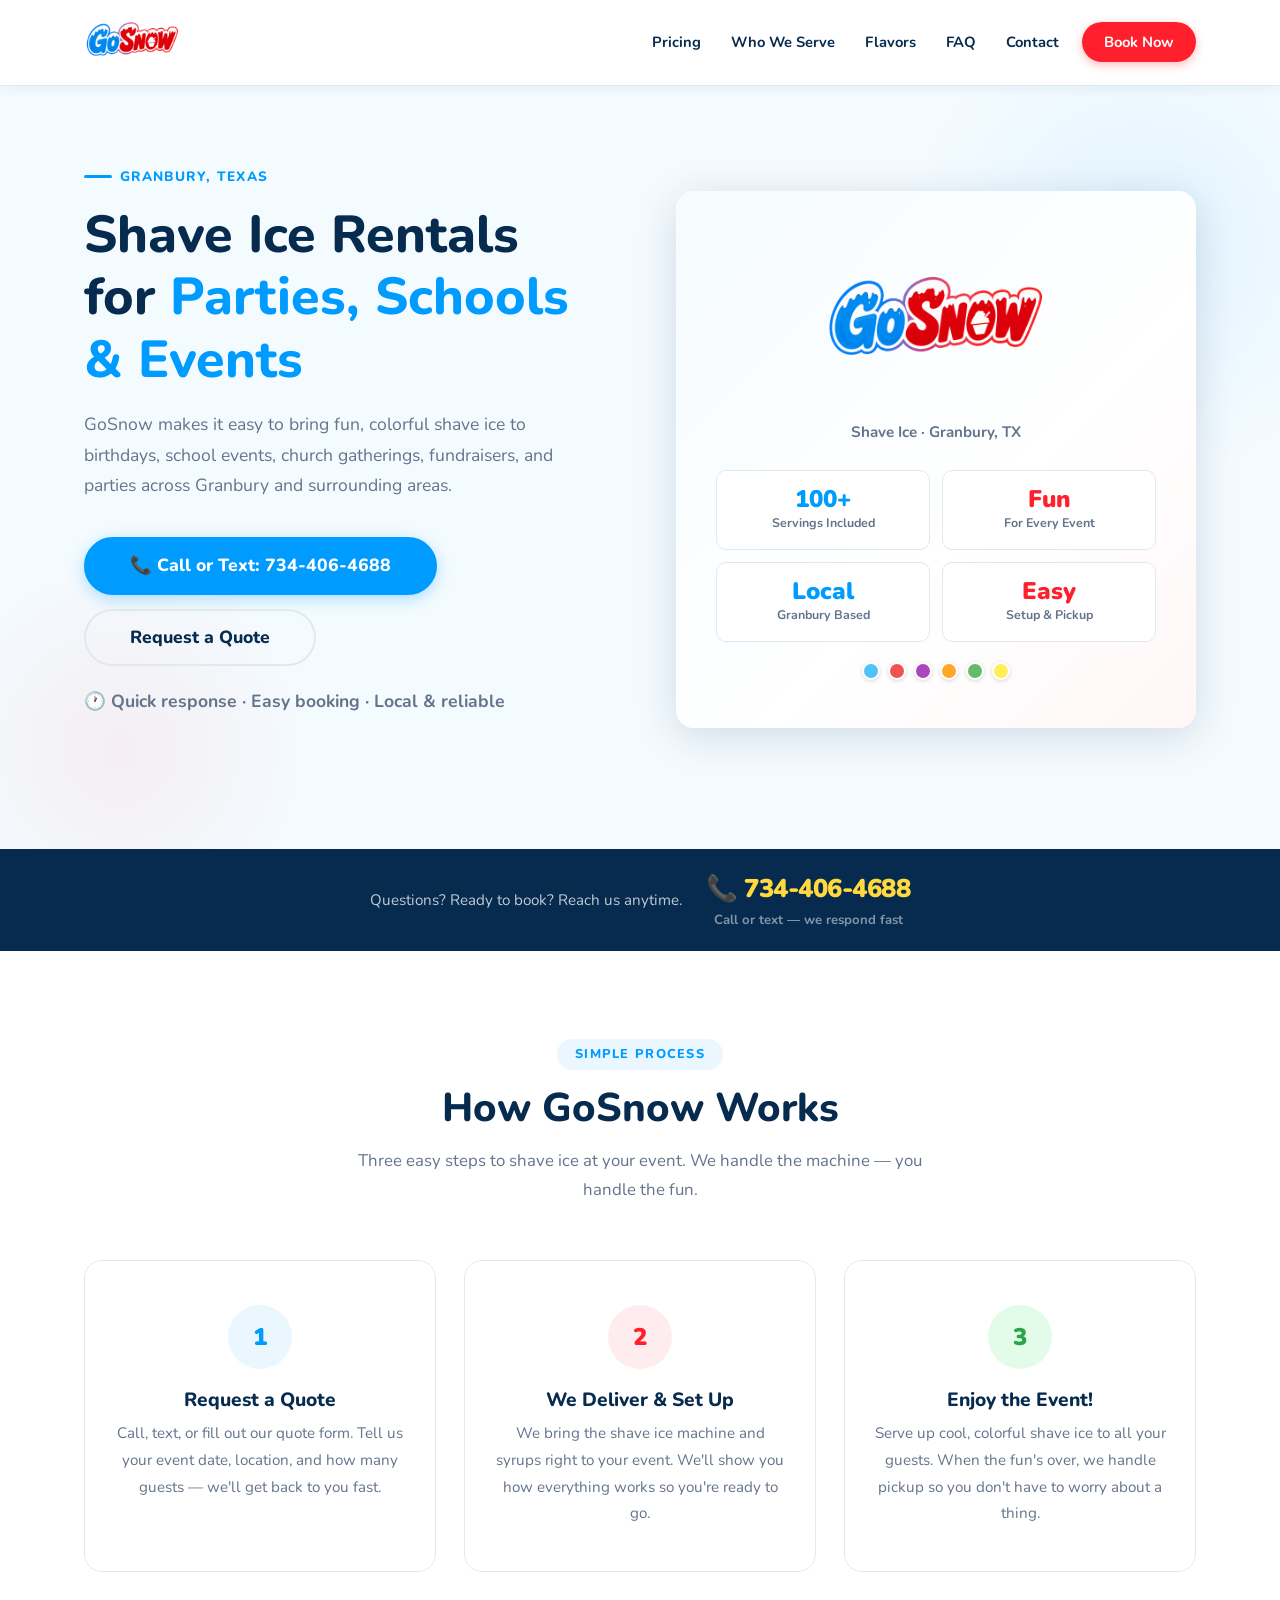
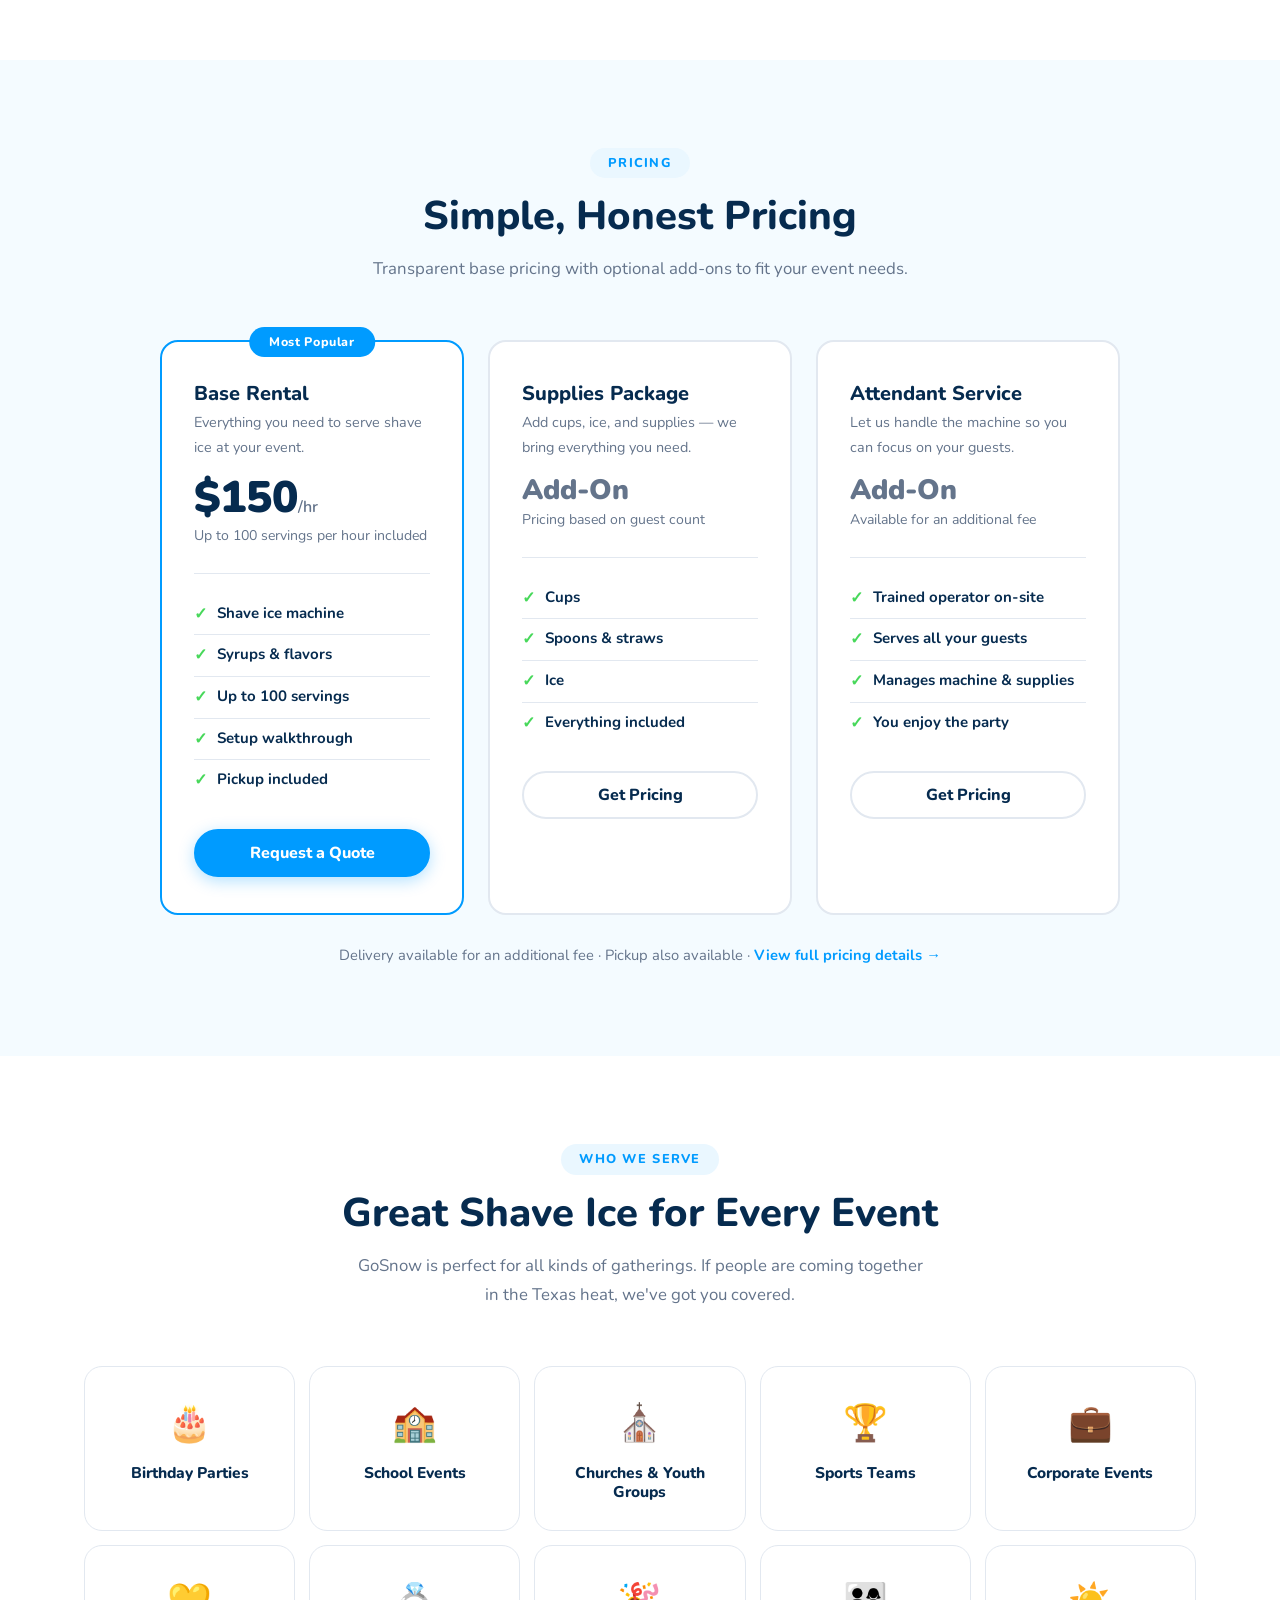
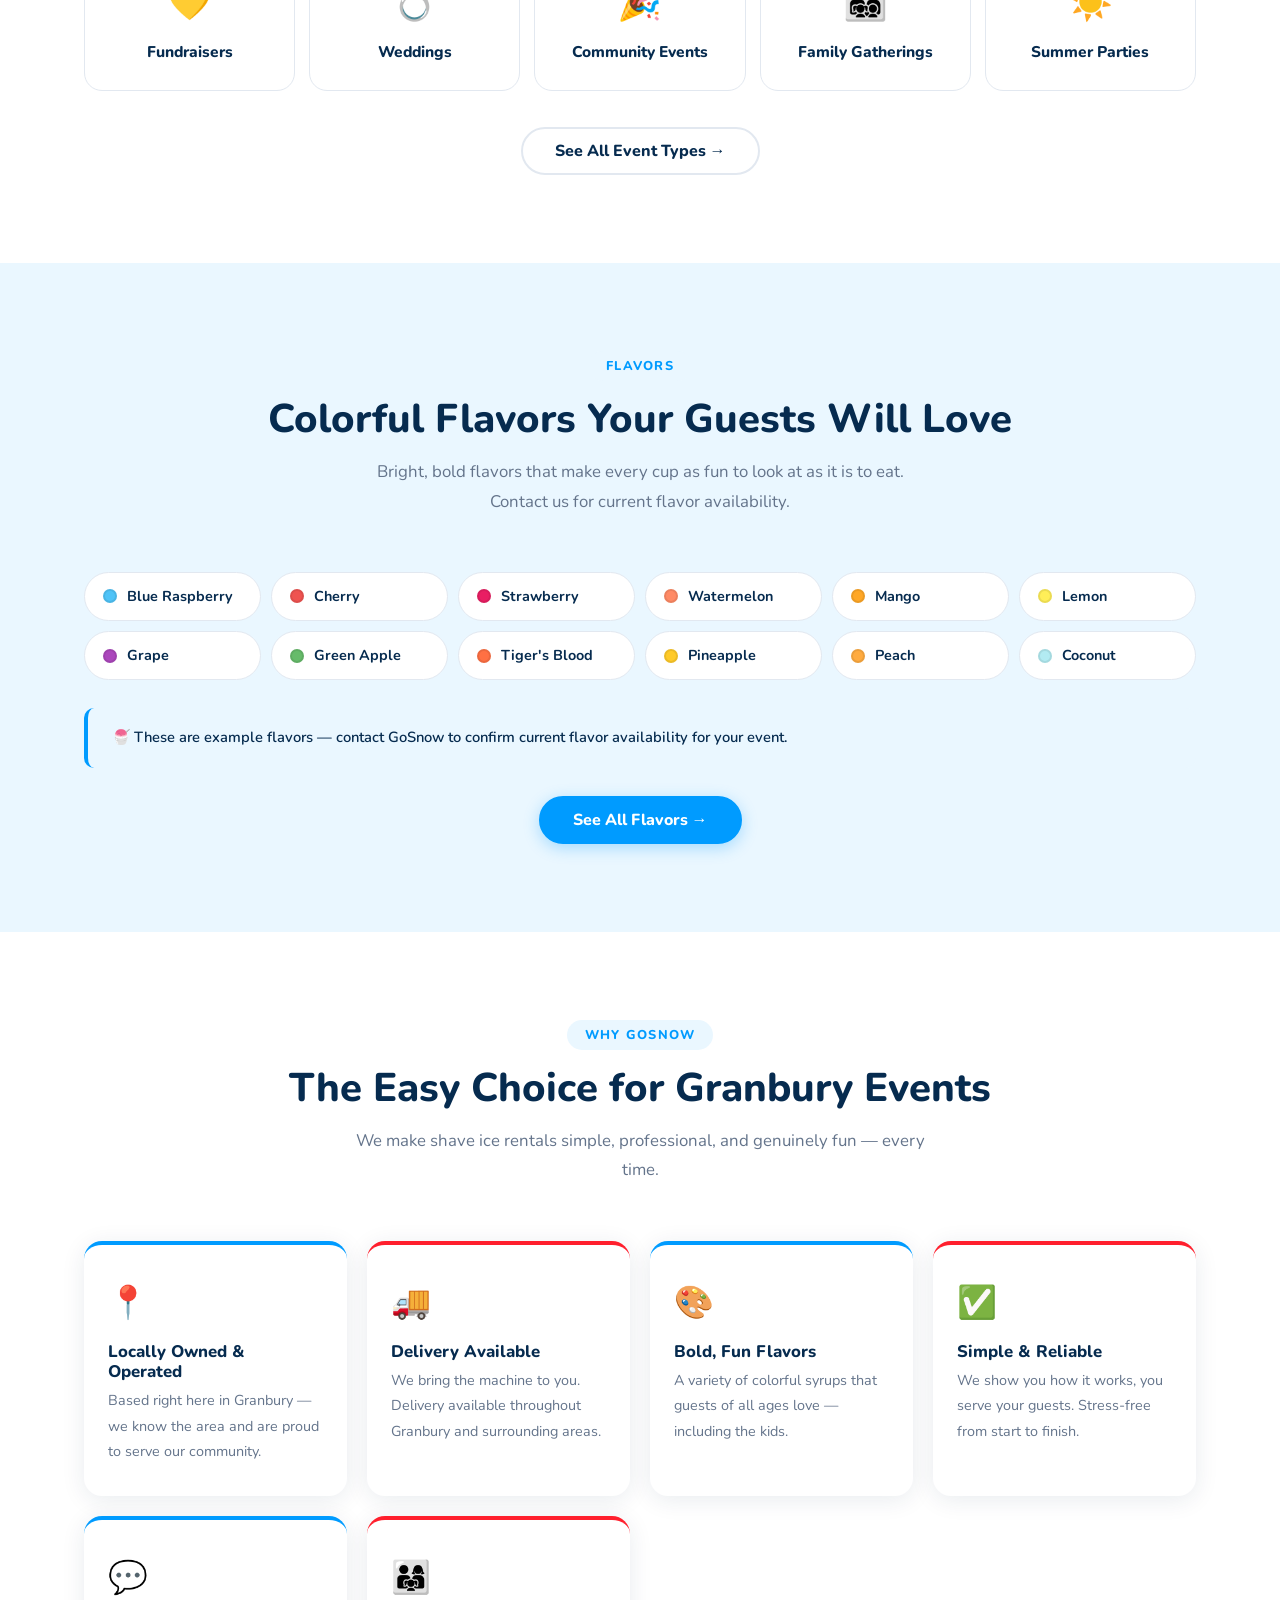
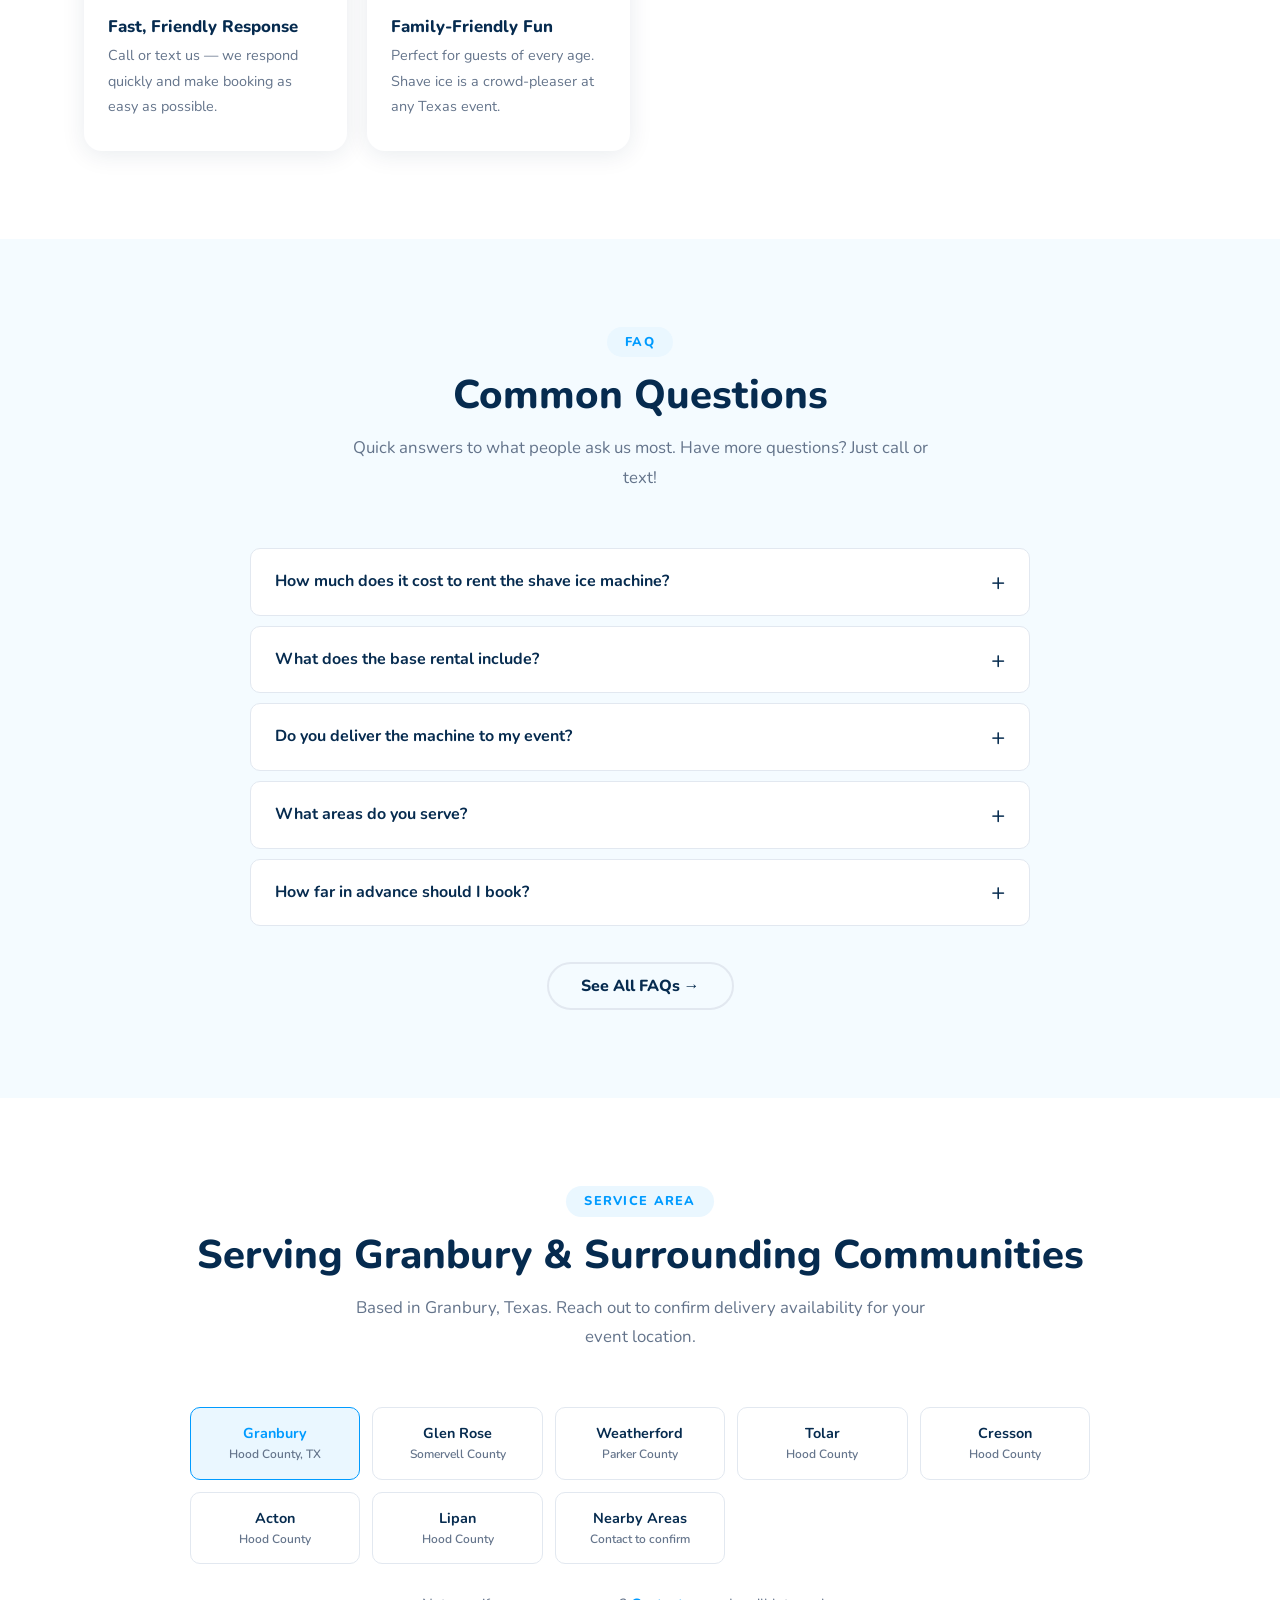
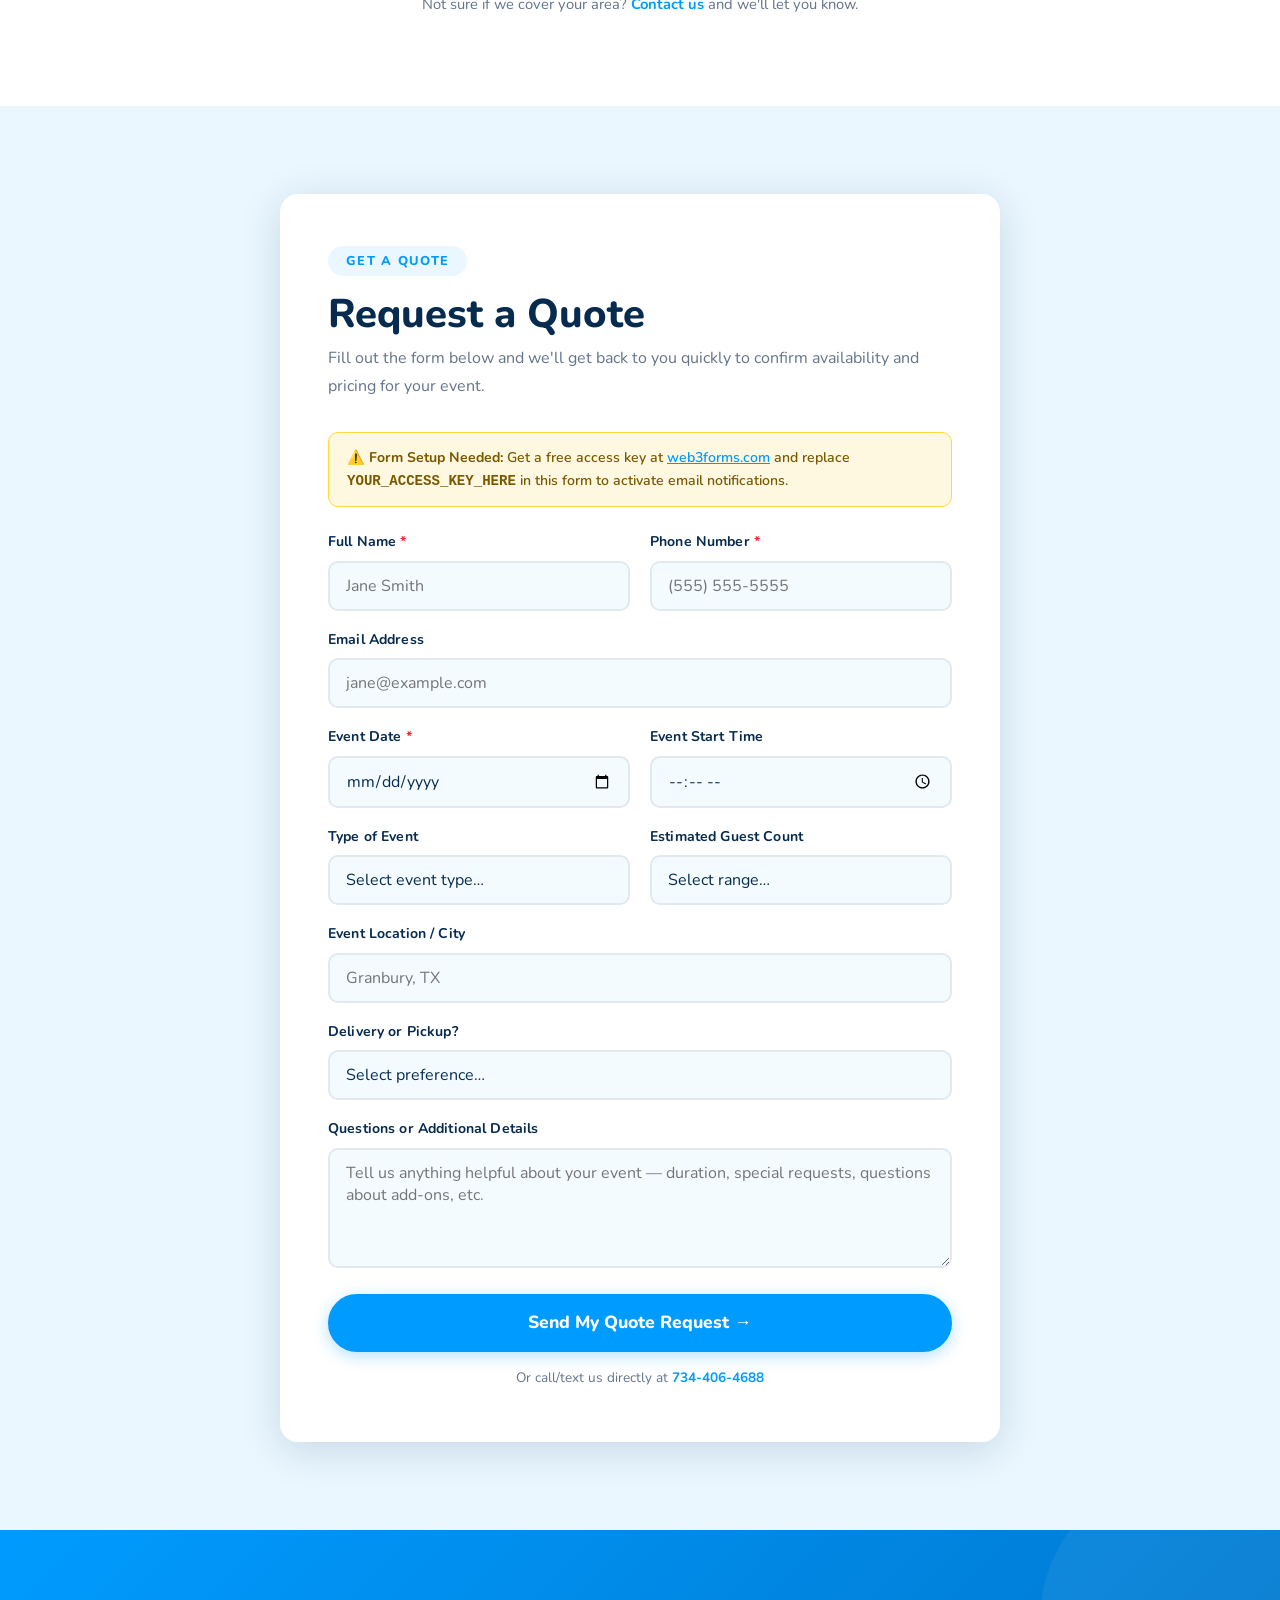
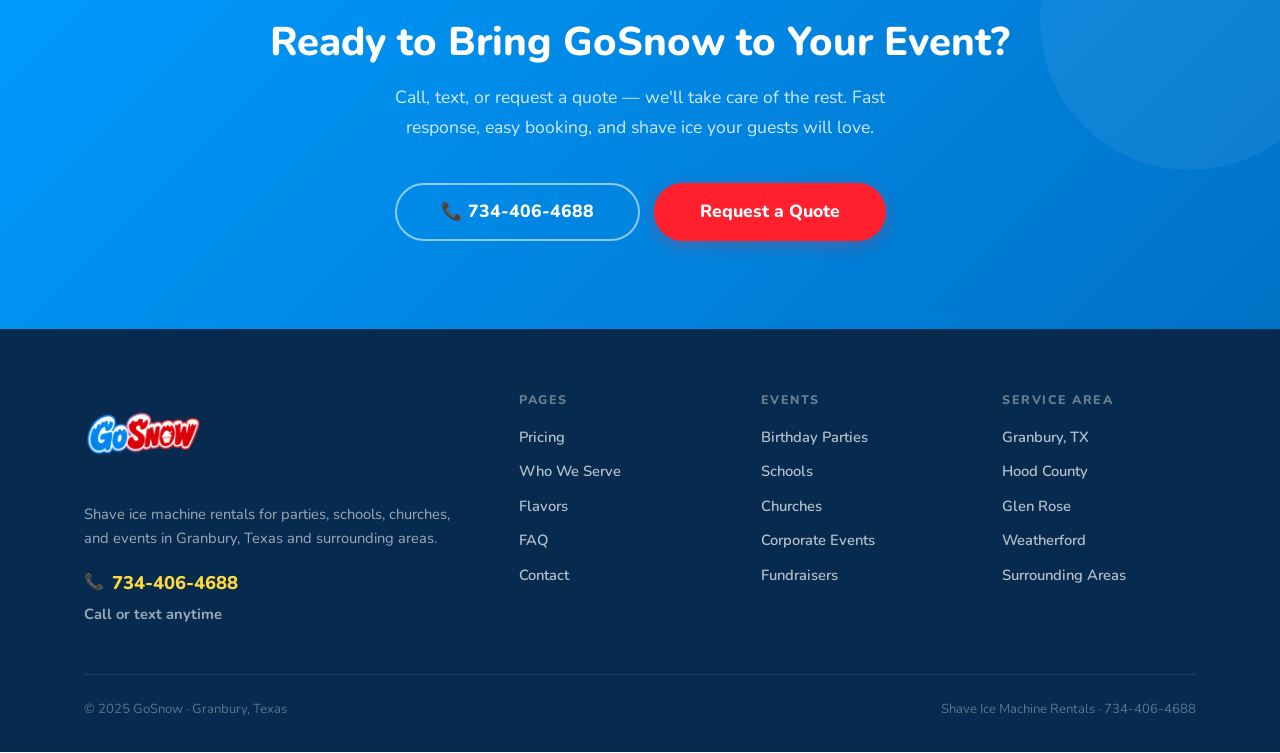
==== GoSnow/index.html @ 49971892 "Add files via upload" ====
<!DOCTYPE html>
<html lang="en">
<head>
  <meta charset="UTF-8">
  <meta name="viewport" content="width=device-width, initial-scale=1.0">
  <title>GoSnow — Shave Ice Rentals in Granbury, TX</title>
  <meta name="description" content="GoSnow brings fun, colorful shave ice to birthday parties, school events, church gatherings, fundraisers, and events across Granbury, Texas. Call or text to book today!">
  <meta name="robots" content="index, follow">
  <link rel="canonical" href="index.html">

  <!-- Open Graph -->
  <meta property="og:title" content="GoSnow — Shave Ice Rentals in Granbury, TX">
  <meta property="og:description" content="Shave ice machine rentals for parties, schools, churches, and events in Granbury, Texas. Easy booking, great flavors, local service.">
  <meta property="og:type" content="website">
  <meta property="og:locale" content="en_US">

  <link rel="stylesheet" href="css/styles.css">

  <!-- LocalBusiness Structured Data -->
  <script type="application/ld+json">
  {
    "@context": "https://schema.org",
    "@type": "LocalBusiness",
    "name": "GoSnow",
    "description": "Shave ice machine rentals for parties, schools, churches, and events in Granbury, Texas.",
    "telephone": "+17344064688",
    "address": {
      "@type": "PostalAddress",
      "addressLocality": "Granbury",
      "addressRegion": "TX",
      "addressCountry": "US"
    },
    "areaServed": "Granbury, Texas and surrounding areas",
    "serviceType": "Shave Ice Machine Rental"
  }
  </script>
</head>
<body>

<!-- ============ NAV ============ -->
<header class="site-nav">
  <div class="container">
    <div class="nav-inner">
      <a href="index.html" class="logo-link" aria-label="GoSnow — Home">
        <img src="images/GoSnow_logo_transparent.png" alt="GoSnow" class="logo-img"
             onerror="this.style.display='none';this.nextElementSibling.style.display='flex'">
        <span class="logo-text" style="display:none"><span class="logo-go">Go</span><span class="logo-snow">Snow</span></span>
      </a>
      <nav aria-label="Main navigation">
        <ul class="nav-links">
          <li><a href="pricing.html">Pricing</a></li>
          <li><a href="who-we-rent-to.html">Who We Serve</a></li>
          <li><a href="flavors.html">Flavors</a></li>
          <li><a href="faq.html">FAQ</a></li>
          <li><a href="contact.html">Contact</a></li>
          <li><a href="contact.html" class="nav-book">Book Now</a></li>
        </ul>
      </nav>
      <button class="hamburger" aria-label="Open menu" aria-expanded="false">
        <svg viewBox="0 0 24 24" fill="none" stroke="currentColor" stroke-width="2.5" stroke-linecap="round">
          <line x1="3" y1="6" x2="21" y2="6"/><line x1="3" y1="12" x2="21" y2="12"/><line x1="3" y1="18" x2="21" y2="18"/>
        </svg>
      </button>
    </div>
  </div>
</header>
<nav class="mobile-nav" aria-label="Mobile navigation">
  <a href="index.html">Home</a>
  <a href="pricing.html">Pricing</a>
  <a href="who-we-rent-to.html">Who We Serve</a>
  <a href="flavors.html">Flavors</a>
  <a href="faq.html">FAQ</a>
  <a href="contact.html">Contact</a>
  <a href="contact.html" class="mobile-book">Book Now →</a>
</nav>

<main>

  <!-- ============ HERO ============ -->
  <section class="hero">
    <div class="container">
      <div class="hero-inner">
        <div class="hero-content">
          <div class="hero-eyebrow">Granbury, Texas</div>
          <h1>Shave Ice Rentals for <span>Parties, Schools &amp; Events</span></h1>
          <p>GoSnow makes it easy to bring fun, colorful shave ice to birthdays, school events, church gatherings, fundraisers, and parties across Granbury and surrounding areas.</p>
          <div class="cta-group">
            <a href="tel:7344064688" class="btn btn-primary btn-lg">📞 Call or Text: 734-406-4688</a>
            <a href="#quote" class="btn btn-outline btn-lg">Request a Quote</a>
          </div>
          <p class="hero-phone-note">🕐 Quick response · Easy booking · Local &amp; reliable</p>
        </div>
        <div class="hero-visual" aria-hidden="true">
          <div class="hero-visual-bg"></div>
          <div class="hero-visual-content">
            <img src="images/GoSnow_logo_transparent.png" alt="GoSnow" class="hero-logo-img">
            <p class="hero-tagline">Shave Ice · Granbury, TX</p>
            <div class="hero-stats">
              <div class="hero-stat">
                <div class="hero-stat-num blue">100+</div>
                <div class="hero-stat-label">Servings Included</div>
              </div>
              <div class="hero-stat">
                <div class="hero-stat-num red">Fun</div>
                <div class="hero-stat-label">For Every Event</div>
              </div>
              <div class="hero-stat">
                <div class="hero-stat-num blue">Local</div>
                <div class="hero-stat-label">Granbury Based</div>
              </div>
              <div class="hero-stat">
                <div class="hero-stat-num red">Easy</div>
                <div class="hero-stat-label">Setup &amp; Pickup</div>
              </div>
            </div>
            <div class="hero-flavor-dots">
              <div class="flavor-dot-sm" style="background:#4FC3F7;" title="Blue Raspberry"></div>
              <div class="flavor-dot-sm" style="background:#EF5350;" title="Cherry"></div>
              <div class="flavor-dot-sm" style="background:#AB47BC;" title="Grape"></div>
              <div class="flavor-dot-sm" style="background:#FFA726;" title="Mango"></div>
              <div class="flavor-dot-sm" style="background:#66BB6A;" title="Green Apple"></div>
              <div class="flavor-dot-sm" style="background:#FFEE58;" title="Lemon"></div>
            </div>
          </div>
        </div>
      </div>
    </div>
  </section>

  <!-- ============ PHONE BANNER ============ -->
  <div class="phone-banner">
    <div class="container">
      <div class="phone-banner-inner">
        <p>Questions? Ready to book? Reach us anytime.</p>
        <div>
          <a href="tel:7344064688" class="phone-link">📞 734-406-4688</a>
          <span class="call-or-text">Call or text — we respond fast</span>
        </div>
      </div>
    </div>
  </div>

  <!-- ============ HOW IT WORKS ============ -->
  <section class="section bg-white">
    <div class="container">
      <div class="section-header">
        <div class="section-tag">Simple Process</div>
        <h2>How GoSnow Works</h2>
        <p>Three easy steps to shave ice at your event. We handle the machine — you handle the fun.</p>
      </div>
      <div class="steps-grid">
        <div class="step-card">
          <div class="step-number blue">1</div>
          <h3>Request a Quote</h3>
          <p>Call, text, or fill out our quote form. Tell us your event date, location, and how many guests — we'll get back to you fast.</p>
        </div>
        <div class="step-card">
          <div class="step-number red">2</div>
          <h3>We Deliver &amp; Set Up</h3>
          <p>We bring the shave ice machine and syrups right to your event. We'll show you how everything works so you're ready to go.</p>
        </div>
        <div class="step-card">
          <div class="step-number green">3</div>
          <h3>Enjoy the Event!</h3>
          <p>Serve up cool, colorful shave ice to all your guests. When the fun's over, we handle pickup so you don't have to worry about a thing.</p>
        </div>
      </div>
    </div>
  </section>

  <!-- ============ PRICING PREVIEW ============ -->
  <section class="section bg-ice">
    <div class="container">
      <div class="section-header">
        <div class="section-tag">Pricing</div>
        <h2>Simple, Honest Pricing</h2>
        <p>Transparent base pricing with optional add-ons to fit your event needs.</p>
      </div>
      <div class="pricing-grid">
        <div class="pricing-card featured">
          <div class="pricing-badge">Most Popular</div>
          <h3>Base Rental</h3>
          <p class="pricing-desc">Everything you need to serve shave ice at your event.</p>
          <div class="pricing-amount">$150<span>/hr</span></div>
          <p class="pricing-note">Up to 100 servings per hour included</p>
          <ul class="pricing-features">
            <li><span class="feat-check">✓</span> Shave ice machine</li>
            <li><span class="feat-check">✓</span> Syrups &amp; flavors</li>
            <li><span class="feat-check">✓</span> Up to 100 servings</li>
            <li><span class="feat-check">✓</span> Setup walkthrough</li>
            <li><span class="feat-check">✓</span> Pickup included</li>
          </ul>
          <a href="contact.html" class="btn btn-primary btn-full">Request a Quote</a>
        </div>
        <div class="pricing-card">
          <h3>Supplies Package</h3>
          <p class="pricing-desc">Add cups, ice, and supplies — we bring everything you need.</p>
          <div class="pricing-amount" style="font-size:1.75rem;color:var(--gray)">Add-On</div>
          <p class="pricing-note">Pricing based on guest count</p>
          <ul class="pricing-features">
            <li><span class="feat-check">✓</span> Cups</li>
            <li><span class="feat-check">✓</span> Spoons &amp; straws</li>
            <li><span class="feat-check">✓</span> Ice</li>
            <li><span class="feat-check">✓</span> Everything included</li>
          </ul>
          <a href="contact.html" class="btn btn-outline btn-full">Get Pricing</a>
        </div>
        <div class="pricing-card">
          <h3>Attendant Service</h3>
          <p class="pricing-desc">Let us handle the machine so you can focus on your guests.</p>
          <div class="pricing-amount" style="font-size:1.75rem;color:var(--gray)">Add-On</div>
          <p class="pricing-note">Available for an additional fee</p>
          <ul class="pricing-features">
            <li><span class="feat-check">✓</span> Trained operator on-site</li>
            <li><span class="feat-check">✓</span> Serves all your guests</li>
            <li><span class="feat-check">✓</span> Manages machine &amp; supplies</li>
            <li><span class="feat-check">✓</span> You enjoy the party</li>
          </ul>
          <a href="contact.html" class="btn btn-outline btn-full">Get Pricing</a>
        </div>
      </div>
      <p style="text-align:center;margin-top:28px;font-size:0.92rem;color:var(--gray)">
        Delivery available for an additional fee · Pickup also available · <a href="pricing.html" style="color:var(--blue);font-weight:700">View full pricing details →</a>
      </p>
    </div>
  </section>

  <!-- ============ WHO WE SERVE ============ -->
  <section class="section bg-white">
    <div class="container">
      <div class="section-header">
        <div class="section-tag">Who We Serve</div>
        <h2>Great Shave Ice for Every Event</h2>
        <p>GoSnow is perfect for all kinds of gatherings. If people are coming together in the Texas heat, we've got you covered.</p>
      </div>
      <div class="events-grid">
        <div class="event-card">
          <div class="event-icon">🎂</div>
          <h4>Birthday Parties</h4>
        </div>
        <div class="event-card">
          <div class="event-icon">🏫</div>
          <h4>School Events</h4>
        </div>
        <div class="event-card">
          <div class="event-icon">⛪</div>
          <h4>Churches &amp; Youth Groups</h4>
        </div>
        <div class="event-card">
          <div class="event-icon">🏆</div>
          <h4>Sports Teams</h4>
        </div>
        <div class="event-card">
          <div class="event-icon">💼</div>
          <h4>Corporate Events</h4>
        </div>
        <div class="event-card">
          <div class="event-icon">💛</div>
          <h4>Fundraisers</h4>
        </div>
        <div class="event-card">
          <div class="event-icon">💍</div>
          <h4>Weddings</h4>
        </div>
        <div class="event-card">
          <div class="event-icon">🎉</div>
          <h4>Community Events</h4>
        </div>
        <div class="event-card">
          <div class="event-icon">👨‍👩‍👧‍👦</div>
          <h4>Family Gatherings</h4>
        </div>
        <div class="event-card">
          <div class="event-icon">☀️</div>
          <h4>Summer Parties</h4>
        </div>
      </div>
      <div style="text-align:center;margin-top:36px;">
        <a href="who-we-rent-to.html" class="btn btn-outline">See All Event Types →</a>
      </div>
    </div>
  </section>

  <!-- ============ FLAVORS PREVIEW ============ -->
  <section class="section bg-light-blue">
    <div class="container">
      <div class="section-header">
        <div class="section-tag">Flavors</div>
        <h2>Colorful Flavors Your Guests Will Love</h2>
        <p>Bright, bold flavors that make every cup as fun to look at as it is to eat. Contact us for current flavor availability.</p>
      </div>
      <div class="flavors-grid">
        <div class="flavor-chip"><div class="flavor-swatch" style="background:#4FC3F7;"></div>Blue Raspberry</div>
        <div class="flavor-chip"><div class="flavor-swatch" style="background:#EF5350;"></div>Cherry</div>
        <div class="flavor-chip"><div class="flavor-swatch" style="background:#E91E63;"></div>Strawberry</div>
        <div class="flavor-chip"><div class="flavor-swatch" style="background:#FF8A65;"></div>Watermelon</div>
        <div class="flavor-chip"><div class="flavor-swatch" style="background:#FFA726;"></div>Mango</div>
        <div class="flavor-chip"><div class="flavor-swatch" style="background:#FFEE58;"></div>Lemon</div>
        <div class="flavor-chip"><div class="flavor-swatch" style="background:#AB47BC;"></div>Grape</div>
        <div class="flavor-chip"><div class="flavor-swatch" style="background:#66BB6A;"></div>Green Apple</div>
        <div class="flavor-chip"><div class="flavor-swatch" style="background:#FF7043;"></div>Tiger's Blood</div>
        <div class="flavor-chip"><div class="flavor-swatch" style="background:#FFCA28;"></div>Pineapple</div>
        <div class="flavor-chip"><div class="flavor-swatch" style="background:#FFAB40;"></div>Peach</div>
        <div class="flavor-chip"><div class="flavor-swatch" style="background:#B2EBF2;"></div>Coconut</div>
      </div>
      <div class="flavors-notice">
        🍧 These are example flavors — contact GoSnow to confirm current flavor availability for your event.
      </div>
      <div style="text-align:center;margin-top:28px;">
        <a href="flavors.html" class="btn btn-primary">See All Flavors →</a>
      </div>
    </div>
  </section>

  <!-- ============ WHY GOSNOW ============ -->
  <section class="section bg-white">
    <div class="container">
      <div class="section-header">
        <div class="section-tag">Why GoSnow</div>
        <h2>The Easy Choice for Granbury Events</h2>
        <p>We make shave ice rentals simple, professional, and genuinely fun — every time.</p>
      </div>
      <div class="why-grid">
        <div class="why-card">
          <div class="why-icon">📍</div>
          <h4>Locally Owned &amp; Operated</h4>
          <p>Based right here in Granbury — we know the area and are proud to serve our community.</p>
        </div>
        <div class="why-card red-accent">
          <div class="why-icon">🚚</div>
          <h4>Delivery Available</h4>
          <p>We bring the machine to you. Delivery available throughout Granbury and surrounding areas.</p>
        </div>
        <div class="why-card">
          <div class="why-icon">🎨</div>
          <h4>Bold, Fun Flavors</h4>
          <p>A variety of colorful syrups that guests of all ages love — including the kids.</p>
        </div>
        <div class="why-card red-accent">
          <div class="why-icon">✅</div>
          <h4>Simple &amp; Reliable</h4>
          <p>We show you how it works, you serve your guests. Stress-free from start to finish.</p>
        </div>
        <div class="why-card">
          <div class="why-icon">💬</div>
          <h4>Fast, Friendly Response</h4>
          <p>Call or text us — we respond quickly and make booking as easy as possible.</p>
        </div>
        <div class="why-card red-accent">
          <div class="why-icon">👨‍👩‍👧</div>
          <h4>Family-Friendly Fun</h4>
          <p>Perfect for guests of every age. Shave ice is a crowd-pleaser at any Texas event.</p>
        </div>
      </div>
    </div>
  </section>

  <!-- ============ FAQ PREVIEW ============ -->
  <section class="section bg-ice">
    <div class="container">
      <div class="section-header">
        <div class="section-tag">FAQ</div>
        <h2>Common Questions</h2>
        <p>Quick answers to what people ask us most. Have more questions? Just call or text!</p>
      </div>
      <div class="faq-list">
        <div class="faq-item">
          <div class="faq-question">How much does it cost to rent the shave ice machine?<span class="faq-icon">+</span></div>
          <div class="faq-answer"><p>Our base rental starts at $150/hour and includes the machine, syrups, and up to 100 servings. Add-on packages are available for cups, ice, supplies, and an attendant. Contact us for a custom quote for your event.</p></div>
        </div>
        <div class="faq-item">
          <div class="faq-question">What does the base rental include?<span class="faq-icon">+</span></div>
          <div class="faq-answer"><p>The base rental includes the shave ice machine, syrups, and up to 100 servings. We'll show you how to operate the machine at setup. A separate supplies package covers cups, spoons, straws, and ice.</p></div>
        </div>
        <div class="faq-item">
          <div class="faq-question">Do you deliver the machine to my event?<span class="faq-icon">+</span></div>
          <div class="faq-answer"><p>Yes! Delivery is available for an additional fee based on your event location. Pickup is also an option if you prefer to bring the machine yourself. Contact us to confirm delivery availability for your area.</p></div>
        </div>
        <div class="faq-item">
          <div class="faq-question">What areas do you serve?<span class="faq-icon">+</span></div>
          <div class="faq-answer"><p>GoSnow is based in Granbury, Texas and serves the surrounding areas including Hood County, Glen Rose, Weatherford, and nearby communities. Contact us to confirm availability for your specific event location.</p></div>
        </div>
        <div class="faq-item">
          <div class="faq-question">How far in advance should I book?<span class="faq-icon">+</span></div>
          <div class="faq-answer"><p>We recommend booking as early as possible, especially for weekends and summer events. That said, reach out even with short notice — we'll do our best to make it work!</p></div>
        </div>
      </div>
      <div style="text-align:center;margin-top:36px;">
        <a href="faq.html" class="btn btn-outline">See All FAQs →</a>
      </div>
    </div>
  </section>

  <!-- ============ SERVICE AREAS ============ -->
  <section class="section bg-white">
    <div class="container">
      <div class="section-header">
        <div class="section-tag">Service Area</div>
        <h2>Serving Granbury &amp; Surrounding Communities</h2>
        <p>Based in Granbury, Texas. Reach out to confirm delivery availability for your event location.</p>
      </div>
      <div class="areas-grid">
        <div class="area-chip primary">Granbury <span class="area-state">Hood County, TX</span></div>
        <div class="area-chip">Glen Rose <span class="area-state">Somervell County</span></div>
        <div class="area-chip">Weatherford <span class="area-state">Parker County</span></div>
        <div class="area-chip">Tolar <span class="area-state">Hood County</span></div>
        <div class="area-chip">Cresson <span class="area-state">Hood County</span></div>
        <div class="area-chip">Acton <span class="area-state">Hood County</span></div>
        <div class="area-chip">Lipan <span class="area-state">Hood County</span></div>
        <div class="area-chip">Nearby Areas <span class="area-state">Contact to confirm</span></div>
      </div>
      <p class="area-note">Not sure if we cover your area? <a href="contact.html" style="color:var(--blue);font-weight:700">Contact us</a> and we'll let you know.</p>
    </div>
  </section>

  <!-- ============ QUOTE FORM ============ -->
  <section class="section bg-light-blue" id="quote">
    <div class="container">
      <div class="form-wrap">
        <div class="section-tag">Get a Quote</div>
        <h2>Request a Quote</h2>
        <p>Fill out the form below and we'll get back to you quickly to confirm availability and pricing for your event.</p>

        <!-- SETUP: Get your free access key at web3forms.com and replace YOUR_ACCESS_KEY_HERE below -->
        <div class="setup-notice">
          ⚠️ <strong>Form Setup Needed:</strong> Get a free access key at <a href="https://web3forms.com" target="_blank" rel="noopener">web3forms.com</a> and replace <code>YOUR_ACCESS_KEY_HERE</code> in this form to activate email notifications.
        </div>

        <form class="quote-form" novalidate>
          <input type="hidden" name="access_key" value="YOUR_ACCESS_KEY_HERE">
          <input type="hidden" name="subject" value="New GoSnow Quote Request">
          <input type="hidden" name="from_name" value="GoSnow Website">
          <input type="hidden" name="redirect" value="">
          <input type="checkbox" name="botcheck" style="display:none">

          <div class="form-row">
            <div class="form-group">
              <label for="name">Full Name <span>*</span></label>
              <input type="text" id="name" name="name" required placeholder="Jane Smith">
            </div>
            <div class="form-group">
              <label for="phone">Phone Number <span>*</span></label>
              <input type="tel" id="phone" name="phone" required placeholder="(555) 555-5555">
            </div>
          </div>
          <div class="form-group">
            <label for="email">Email Address</label>
            <input type="email" id="email" name="email" placeholder="jane@example.com">
          </div>
          <div class="form-row">
            <div class="form-group">
              <label for="event-date">Event Date <span>*</span></label>
              <input type="date" id="event-date" name="event_date" required>
            </div>
            <div class="form-group">
              <label for="event-time">Event Start Time</label>
              <input type="time" id="event-time" name="event_time">
            </div>
          </div>
          <div class="form-row">
            <div class="form-group">
              <label for="event-type">Type of Event</label>
              <select id="event-type" name="event_type">
                <option value="">Select event type…</option>
                <option>Birthday Party</option>
                <option>School Event</option>
                <option>Church / Youth Group</option>
                <option>Sports Team Event</option>
                <option>Corporate Event</option>
                <option>Fundraiser</option>
                <option>Wedding</option>
                <option>Community Event</option>
                <option>Family Gathering</option>
                <option>Other</option>
              </select>
            </div>
            <div class="form-group">
              <label for="guest-count">Estimated Guest Count</label>
              <select id="guest-count" name="guest_count">
                <option value="">Select range…</option>
                <option>Under 50</option>
                <option>50–100</option>
                <option>100–200</option>
                <option>200–300</option>
                <option>300+</option>
              </select>
            </div>
          </div>
          <div class="form-group">
            <label for="event-location">Event Location / City</label>
            <input type="text" id="event-location" name="event_location" placeholder="Granbury, TX">
          </div>
          <div class="form-group">
            <label for="delivery">Delivery or Pickup?</label>
            <select id="delivery" name="delivery_preference">
              <option value="">Select preference…</option>
              <option>Delivery (I'd like GoSnow to deliver)</option>
              <option>Pickup (I'll pick up the machine)</option>
              <option>Not sure yet</option>
            </select>
          </div>
          <div class="form-group">
            <label for="notes">Questions or Additional Details</label>
            <textarea id="notes" name="notes" placeholder="Tell us anything helpful about your event — duration, special requests, questions about add-ons, etc."></textarea>
          </div>
          <button type="submit" class="btn btn-primary btn-full btn-lg">Send My Quote Request →</button>
          <p style="text-align:center;margin-top:14px;font-size:0.85rem;color:var(--gray);">Or call/text us directly at <a href="tel:7344064688" style="color:var(--blue);font-weight:700;">734-406-4688</a></p>
        </form>

        <div class="form-success">
          <div class="success-icon">🎉</div>
          <h3>We Got Your Request!</h3>
          <p>Thanks! GoSnow received your quote request. We'll reach out soon to confirm availability and details for your event.</p>
          <br>
          <p>In a hurry? Call or text us at <a href="tel:7344064688" style="color:var(--blue);font-weight:700;">734-406-4688</a>.</p>
        </div>
      </div>
    </div>
  </section>

  <!-- ============ CTA SECTION ============ -->
  <section class="cta-section">
    <div class="container">
      <h2>Ready to Bring GoSnow to Your Event?</h2>
      <p>Call, text, or request a quote — we'll take care of the rest. Fast response, easy booking, and shave ice your guests will love.</p>
      <div class="cta-group" style="justify-content:center;">
        <a href="tel:7344064688" class="btn btn-outline-white btn-lg">📞 734-406-4688</a>
        <a href="#quote" class="btn btn-red btn-lg">Request a Quote</a>
      </div>
    </div>
  </section>

</main>

<!-- ============ FOOTER ============ -->
<footer class="site-footer">
  <div class="container">
    <div class="footer-inner">
      <div class="footer-brand">
        <img src="images/GoSnow_logo_transparent.png" alt="GoSnow" class="footer-logo-img">
        <p>Shave ice machine rentals for parties, schools, churches, and events in Granbury, Texas and surrounding areas.</p>
        <div class="footer-phone-row">
          <span>📞</span>
          <a href="tel:7344064688">734-406-4688</a>
        </div>
        <p class="footer-sms">Call or text anytime</p>
      </div>
      <div class="footer-col">
        <h5>Pages</h5>
        <a href="pricing.html">Pricing</a>
        <a href="who-we-rent-to.html">Who We Serve</a>
        <a href="flavors.html">Flavors</a>
        <a href="faq.html">FAQ</a>
        <a href="contact.html">Contact</a>
      </div>
      <div class="footer-col">
        <h5>Events</h5>
        <a href="who-we-rent-to.html">Birthday Parties</a>
        <a href="who-we-rent-to.html">Schools</a>
        <a href="who-we-rent-to.html">Churches</a>
        <a href="who-we-rent-to.html">Corporate Events</a>
        <a href="who-we-rent-to.html">Fundraisers</a>
      </div>
      <div class="footer-col">
        <h5>Service Area</h5>
        <a href="contact.html">Granbury, TX</a>
        <a href="contact.html">Hood County</a>
        <a href="contact.html">Glen Rose</a>
        <a href="contact.html">Weatherford</a>
        <a href="contact.html">Surrounding Areas</a>
      </div>
    </div>
    <div class="footer-bottom">
      <span>© 2025 GoSnow · Granbury, Texas</span>
      <span>Shave Ice Machine Rentals · 734-406-4688</span>
    </div>
  </div>
</footer>

<script src="js/main.js"></script>
</body>
</html>
---- GoSnow/css/styles.css ----
/* ============================================================
   GoSnow — Main Stylesheet
   Brand: Blue #009BFF | Red #FF1F2D | Navy #062B4F
   ============================================================ */

@import url('https://fonts.googleapis.com/css2?family=Nunito:wght@400;600;700;800;900&display=swap');

/* === Design Tokens === */
:root {
  --blue:       #009BFF;
  --blue-dark:  #0078CC;
  --red:        #FF1F2D;
  --red-dark:   #D91020;
  --ice-white:  #F4FBFF;
  --white:      #FFFFFF;
  --navy:       #062B4F;
  --purple:     #7B4DFF;
  --light-blue: #EAF7FF;
  --light-red:  #FFECEE;
  --yellow:     #FFD93D;
  --green:      #47D85A;
  --gray:       #64748B;
  --light-gray: #F1F5F9;
  --border:     #E2E8F0;
  --shadow:     0 4px 24px rgba(6,43,79,0.09);
  --shadow-lg:  0 8px 40px rgba(6,43,79,0.15);
  --radius:     18px;
  --radius-sm:  10px;
  --radius-pill:9999px;
  --transition: all 0.2s ease;
}

/* === Reset === */
*, *::before, *::after { box-sizing: border-box; margin: 0; padding: 0; }
html { scroll-behavior: smooth; }
body {
  font-family: 'Nunito', sans-serif;
  font-size: 16px;
  line-height: 1.6;
  color: var(--navy);
  background: var(--white);
  -webkit-font-smoothing: antialiased;
}
img { max-width: 100%; height: auto; display: block; }
a { text-decoration: none; color: inherit; }
ul { list-style: none; }
button { font-family: inherit; }

/* === Typography === */
h1, h2, h3, h4, h5 { font-weight: 800; line-height: 1.2; color: var(--navy); }
h1 { font-size: clamp(1.9rem, 5vw, 3.25rem); }
h2 { font-size: clamp(1.6rem, 4vw, 2.5rem); }
h3 { font-size: clamp(1.2rem, 3vw, 1.6rem); }
h4 { font-size: 1.1rem; }
p   { color: var(--gray); line-height: 1.75; }

/* === Layout Utilities === */
.container   { max-width: 1160px; margin: 0 auto; padding: 0 24px; }
.section     { padding: 88px 0; }
.section-sm  { padding: 56px 0; }
.text-center { text-align: center; }

.section-header          { text-align: center; margin-bottom: 56px; }
.section-header p        { max-width: 580px; margin: 14px auto 0; font-size: 1.05rem; }
.section-tag {
  display: inline-block;
  font-size: 0.8rem;
  font-weight: 800;
  letter-spacing: 0.1em;
  text-transform: uppercase;
  color: var(--blue);
  background: var(--light-blue);
  border-radius: var(--radius-pill);
  padding: 5px 18px;
  margin-bottom: 14px;
}
.section-tag.red  { color: var(--red);    background: var(--light-red); }
.section-tag.navy { color: var(--white); background: rgba(255,255,255,0.15); }

/* === Background Variants === */
.bg-white      { background: var(--white); }
.bg-ice        { background: var(--ice-white); }
.bg-light-blue { background: var(--light-blue); }
.bg-light-red  { background: var(--light-red); }
.bg-navy       { background: var(--navy); }

/* === Buttons === */
.btn {
  display: inline-flex;
  align-items: center;
  justify-content: center;
  gap: 8px;
  font-family: 'Nunito', sans-serif;
  font-weight: 800;
  font-size: 1rem;
  border-radius: var(--radius-pill);
  padding: 14px 32px;
  border: 2.5px solid transparent;
  cursor: pointer;
  transition: var(--transition);
  white-space: nowrap;
  text-decoration: none;
  line-height: 1;
}
.btn-primary {
  background: var(--blue);
  color: white;
  border-color: var(--blue);
  box-shadow: 0 4px 16px rgba(0,155,255,0.3);
}
.btn-primary:hover {
  background: var(--blue-dark);
  border-color: var(--blue-dark);
  transform: translateY(-2px);
  box-shadow: 0 6px 24px rgba(0,155,255,0.4);
}
.btn-red {
  background: var(--red);
  color: white;
  border-color: var(--red);
  box-shadow: 0 4px 16px rgba(255,31,45,0.3);
}
.btn-red:hover {
  background: var(--red-dark);
  border-color: var(--red-dark);
  transform: translateY(-2px);
  box-shadow: 0 6px 24px rgba(255,31,45,0.4);
}
.btn-outline {
  background: transparent;
  color: var(--navy);
  border-color: var(--border);
}
.btn-outline:hover {
  border-color: var(--blue);
  color: var(--blue);
  transform: translateY(-2px);
}
.btn-outline-white {
  background: transparent;
  color: white;
  border-color: rgba(255,255,255,0.55);
}
.btn-outline-white:hover {
  background: rgba(255,255,255,0.12);
  border-color: white;
}
.btn-lg  { padding: 18px 44px; font-size: 1.1rem; }
.btn-sm  { padding: 10px 22px; font-size: 0.9rem; }
.btn-full{ width: 100%; }
.cta-group {
  display: flex;
  flex-wrap: wrap;
  gap: 14px;
  align-items: center;
}

/* ============================================================
   NAVIGATION
   ============================================================ */
.site-nav {
  position: sticky;
  top: 0;
  z-index: 200;
  background: white;
  border-bottom: 1px solid var(--border);
  box-shadow: 0 2px 12px rgba(6,43,79,0.06);
}
.nav-inner {
  display: flex;
  align-items: center;
  justify-content: space-between;
  height: 85px;
  gap: 16px;
}
.logo-link {
  display: flex;
  align-items: center;
  flex-shrink: 0;
}
.logo-img    { height: 73px; width: auto; }
.logo-text   { font-size: 1.7rem; font-weight: 900; line-height: 1; display: flex; }
.logo-go     { color: var(--blue); }
.logo-snow   { color: var(--red); }

.nav-links {
  display: flex;
  align-items: center;
  gap: 4px;
  margin-left: auto;
}
.nav-links a {
  font-weight: 700;
  font-size: 0.92rem;
  color: var(--navy);
  padding: 8px 13px;
  border-radius: var(--radius-sm);
  transition: var(--transition);
}
.nav-links a:hover,
.nav-links a.active { color: var(--blue); background: var(--light-blue); }
.nav-book {
  background: var(--red) !important;
  color: white !important;
  border-radius: var(--radius-pill) !important;
  padding: 10px 22px !important;
  margin-left: 6px;
  box-shadow: 0 3px 10px rgba(255,31,45,0.3);
}
.nav-book:hover { background: var(--red-dark) !important; color: white !important; }

.hamburger {
  display: none;
  align-items: center;
  justify-content: center;
  background: none;
  border: none;
  cursor: pointer;
  padding: 8px;
  color: var(--navy);
  border-radius: var(--radius-sm);
  transition: var(--transition);
}
.hamburger:hover { background: var(--light-blue); color: var(--blue); }
.hamburger svg { width: 24px; height: 24px; }

.mobile-nav {
  display: none;
  flex-direction: column;
  background: white;
  border-bottom: 1px solid var(--border);
  padding: 8px 24px 24px;
}
.mobile-nav.open { display: flex; }
.mobile-nav a {
  font-weight: 700;
  font-size: 1rem;
  color: var(--navy);
  padding: 13px 0;
  border-bottom: 1px solid var(--border);
  transition: var(--transition);
}
.mobile-nav a:last-child { border-bottom: none; }
.mobile-nav a:hover      { color: var(--blue); }
.mobile-book {
  margin-top: 12px;
  background: var(--red);
  color: white !important;
  text-align: center;
  border-radius: var(--radius-pill);
  padding: 14px !important;
  border-bottom: none !important;
  font-size: 1rem;
  box-shadow: 0 4px 14px rgba(255,31,45,0.3);
}

/* ============================================================
   HERO — HOMEPAGE
   ============================================================ */
.hero {
  background: var(--ice-white);
  padding: 80px 0 96px;
  position: relative;
  overflow: hidden;
}
.hero::before {
  content: '';
  position: absolute;
  top: -80px; right: -100px;
  width: 480px; height: 480px;
  background: radial-gradient(circle, rgba(0,155,255,0.08) 0%, transparent 70%);
  border-radius: 50%;
  pointer-events: none;
}
.hero::after {
  content: '';
  position: absolute;
  bottom: -100px; left: -80px;
  width: 400px; height: 400px;
  background: radial-gradient(circle, rgba(255,31,45,0.06) 0%, transparent 70%);
  border-radius: 50%;
  pointer-events: none;
}
.hero-inner {
  display: grid;
  grid-template-columns: 1fr 1fr;
  gap: 72px;
  align-items: center;
  position: relative;
  z-index: 1;
}
.hero-eyebrow {
  font-size: 0.85rem;
  font-weight: 800;
  letter-spacing: 0.1em;
  text-transform: uppercase;
  color: var(--blue);
  display: flex;
  align-items: center;
  gap: 8px;
  margin-bottom: 16px;
}
.hero-eyebrow::before {
  content: '';
  width: 28px; height: 3px;
  background: var(--blue);
  border-radius: 3px;
}
.hero-content h1 { margin-bottom: 18px; }
.hero-content h1 span { color: var(--blue); }
.hero-content > p  { font-size: 1.1rem; margin-bottom: 36px; max-width: 500px; }
.hero-phone-note {
  margin-top: 20px;
  font-size: 0.9rem;
  font-weight: 700;
  color: var(--gray);
  display: flex;
  align-items: center;
  gap: 8px;
}
.hero-phone-note a { color: var(--navy); }

/* Hero Visual */
.hero-visual {
  background: white;
  border-radius: var(--radius);
  padding: 48px 40px;
  box-shadow: var(--shadow-lg);
  text-align: center;
  position: relative;
  overflow: hidden;
}
.hero-visual-bg {
  position: absolute;
  inset: 0;
  background: linear-gradient(135deg, var(--light-blue) 0%, var(--white) 60%, var(--light-red) 100%);
  opacity: 0.45;
}
.hero-visual-content { position: relative; z-index: 1; }
.hero-logo-img  { height: 170px; width: auto; margin: 0 auto 10px; display: block; }
.hero-logo-giant {
  font-size: 4.5rem;
  font-weight: 900;
  line-height: 1;
  margin-bottom: 6px;
}
.hero-logo-giant .go   { color: var(--blue); }
.hero-logo-giant .snow { color: var(--red); }
.hero-tagline {
  font-size: 0.95rem;
  font-weight: 700;
  color: var(--gray);
  margin-bottom: 24px;
}
.hero-stats {
  display: grid;
  grid-template-columns: 1fr 1fr;
  gap: 12px;
}
.hero-stat {
  background: white;
  border-radius: var(--radius-sm);
  padding: 16px 12px;
  border: 1.5px solid var(--border);
}
.hero-stat-num {
  font-size: 1.5rem;
  font-weight: 900;
  color: var(--navy);
  line-height: 1;
}
.hero-stat-num.blue { color: var(--blue); }
.hero-stat-num.red  { color: var(--red); }
.hero-stat-label { font-size: 0.78rem; color: var(--gray); font-weight: 700; margin-top: 2px; }
.hero-flavor-dots {
  display: flex;
  justify-content: center;
  gap: 8px;
  margin-top: 20px;
}
.flavor-dot-sm {
  width: 18px; height: 18px;
  border-radius: 50%;
  border: 2px solid white;
  box-shadow: 0 1px 4px rgba(0,0,0,0.15);
}

/* ============================================================
   PHONE BANNER
   ============================================================ */
.phone-banner {
  background: var(--navy);
  padding: 20px 0;
  text-align: center;
}
.phone-banner-inner {
  display: flex;
  align-items: center;
  justify-content: center;
  gap: 24px;
  flex-wrap: wrap;
}
.phone-banner p { color: rgba(255,255,255,0.75); font-size: 0.95rem; margin: 0; }
.phone-banner a.phone-link {
  color: var(--yellow);
  font-size: 1.6rem;
  font-weight: 900;
  letter-spacing: -0.5px;
  transition: var(--transition);
}
.phone-banner a.phone-link:hover { color: white; }
.phone-banner .call-or-text {
  font-size: 0.82rem;
  color: rgba(255,255,255,0.5);
  font-weight: 700;
  display: block;
}

/* ============================================================
   HOW IT WORKS
   ============================================================ */
.steps-grid { display: grid; grid-template-columns: repeat(3, 1fr); gap: 28px; }
.step-card {
  text-align: center;
  padding: 44px 28px;
  background: white;
  border-radius: var(--radius);
  border: 1.5px solid var(--border);
  transition: var(--transition);
  position: relative;
}
.step-card:hover { box-shadow: var(--shadow-lg); transform: translateY(-4px); border-color: transparent; }
.step-connector {
  display: none;
}
.step-number {
  width: 64px; height: 64px;
  border-radius: 50%;
  display: flex;
  align-items: center;
  justify-content: center;
  font-weight: 900;
  font-size: 1.5rem;
  margin: 0 auto 20px;
}
.step-number.blue  { background: var(--light-blue); color: var(--blue); }
.step-number.red   { background: var(--light-red);  color: var(--red); }
.step-number.green { background: #E3FCE9;            color: #29A645; }
.step-card h3   { font-size: 1.2rem; margin-bottom: 8px; }
.step-card p    { font-size: 0.95rem; }

/* ============================================================
   PRICING CARDS
   ============================================================ */
.pricing-grid { display: grid; grid-template-columns: repeat(auto-fit, minmax(280px, 1fr)); gap: 24px; max-width: 960px; margin: 0 auto; }
.pricing-card {
  background: white;
  border: 2px solid var(--border);
  border-radius: var(--radius);
  padding: 40px 32px 36px;
  transition: var(--transition);
  position: relative;
}
.pricing-card:hover { box-shadow: var(--shadow-lg); transform: translateY(-4px); }
.pricing-card.featured { border-color: var(--blue); }
.pricing-badge {
  position: absolute;
  top: -15px;
  left: 50%;
  transform: translateX(-50%);
  background: var(--blue);
  color: white;
  font-size: 0.78rem;
  font-weight: 800;
  letter-spacing: 0.05em;
  padding: 5px 20px;
  border-radius: var(--radius-pill);
  white-space: nowrap;
}
.pricing-card h3   { font-size: 1.25rem; margin-bottom: 4px; }
.pricing-desc      { font-size: 0.9rem; color: var(--gray); margin-bottom: 16px; }
.pricing-amount {
  font-size: 2.75rem;
  font-weight: 900;
  color: var(--navy);
  line-height: 1;
  margin-bottom: 4px;
}
.pricing-amount sub  { font-size: 1rem; font-weight: 700; bottom: 0; color: var(--gray); }
.pricing-amount span { font-size: 1rem; font-weight: 600; color: var(--gray); }
.pricing-note { font-size: 0.88rem; color: var(--gray); margin-bottom: 24px; }
.pricing-features    { border-top: 1px solid var(--border); padding-top: 20px; margin-bottom: 28px; }
.pricing-features li {
  display: flex;
  align-items: flex-start;
  gap: 10px;
  padding: 7px 0;
  font-size: 0.94rem;
  font-weight: 700;
  color: var(--navy);
  border-bottom: 1px solid var(--border);
}
.pricing-features li:last-child { border-bottom: none; }
.feat-check { color: var(--green); font-size: 1rem; flex-shrink: 0; margin-top: 1px; }
.feat-note  { font-size: 0.82rem; font-weight: 600; color: var(--gray); display: block; }

/* ============================================================
   EVENT TYPES GRID
   ============================================================ */
.events-grid {
  display: grid;
  grid-template-columns: repeat(auto-fill, minmax(188px, 1fr));
  gap: 14px;
}
.event-card {
  background: white;
  border: 1.5px solid var(--border);
  border-radius: var(--radius);
  padding: 28px 18px;
  text-align: center;
  transition: var(--transition);
}
.event-card:hover { box-shadow: var(--shadow); border-color: var(--blue); transform: translateY(-3px); }
.event-icon   { font-size: 2.25rem; margin-bottom: 12px; }
.event-card h4{ font-size: 0.97rem; color: var(--navy); }

/* ============================================================
   FLAVORS
   ============================================================ */
.flavors-grid {
  display: grid;
  grid-template-columns: repeat(auto-fill, minmax(160px, 1fr));
  gap: 10px;
}
.flavor-chip {
  display: flex;
  align-items: center;
  gap: 10px;
  padding: 12px 18px;
  border-radius: var(--radius-pill);
  font-weight: 700;
  font-size: 0.9rem;
  color: var(--navy);
  background: white;
  border: 1.5px solid var(--border);
  transition: var(--transition);
}
.flavor-chip:hover { transform: scale(1.04); box-shadow: var(--shadow); }
.flavor-swatch {
  width: 14px; height: 14px;
  border-radius: 50%;
  flex-shrink: 0;
  border: 2px solid rgba(0,0,0,0.08);
}
.flavors-notice {
  margin-top: 28px;
  padding: 18px 24px;
  background: var(--light-blue);
  border-radius: var(--radius-sm);
  border-left: 4px solid var(--blue);
  font-size: 0.92rem;
  color: var(--navy);
  font-weight: 600;
}

/* ============================================================
   WHY GOSNOW
   ============================================================ */
.why-grid { display: grid; grid-template-columns: repeat(auto-fit, minmax(230px, 1fr)); gap: 20px; }
.why-card {
  background: white;
  border-radius: var(--radius);
  padding: 32px 24px;
  border-top: 4px solid var(--blue);
  box-shadow: var(--shadow);
  transition: var(--transition);
}
.why-card:hover { transform: translateY(-3px); box-shadow: var(--shadow-lg); }
.why-card.red-accent { border-top-color: var(--red); }
.why-icon { font-size: 2rem; margin-bottom: 14px; }
.why-card h4 { margin-bottom: 6px; font-size: 1.05rem; }
.why-card p  { font-size: 0.9rem; }

/* ============================================================
   FAQ ACCORDION
   ============================================================ */
.faq-list { max-width: 780px; margin: 0 auto; }
.faq-item {
  border: 1.5px solid var(--border);
  border-radius: var(--radius-sm);
  margin-bottom: 10px;
  overflow: hidden;
  background: white;
  transition: box-shadow 0.2s;
}
.faq-item.open { box-shadow: var(--shadow); }
.faq-question {
  display: flex;
  justify-content: space-between;
  align-items: center;
  padding: 20px 24px;
  cursor: pointer;
  font-weight: 700;
  font-size: 1rem;
  color: var(--navy);
  gap: 16px;
  user-select: none;
  transition: var(--transition);
}
.faq-question:hover       { background: var(--light-blue); color: var(--blue); }
.faq-question.open        { background: var(--light-blue); color: var(--blue); }
.faq-icon                 { font-size: 1.5rem; font-weight: 400; transition: transform 0.25s ease; flex-shrink: 0; line-height: 1; }
.faq-icon.open            { transform: rotate(45deg); }
.faq-answer               { display: none; padding: 0 24px 22px; background: var(--light-blue); }
.faq-answer.open          { display: block; }
.faq-answer p             { color: var(--navy); font-size: 0.95rem; opacity: 0.85; }

/* ============================================================
   SERVICE AREAS
   ============================================================ */
.areas-grid {
  display: grid;
  grid-template-columns: repeat(auto-fill, minmax(160px, 1fr));
  gap: 12px;
  max-width: 900px;
  margin: 0 auto;
}
.area-chip {
  background: white;
  border: 1.5px solid var(--border);
  border-radius: var(--radius-sm);
  padding: 14px 16px;
  text-align: center;
  font-weight: 700;
  font-size: 0.9rem;
  color: var(--navy);
  transition: var(--transition);
}
.area-chip:hover           { border-color: var(--blue); color: var(--blue); background: var(--light-blue); }
.area-chip.primary         { border-color: var(--blue); background: var(--light-blue); color: var(--blue); }
.area-chip .area-state     { font-size: 0.75rem; color: var(--gray); font-weight: 600; display: block; }
.area-note {
  text-align: center;
  margin-top: 28px;
  font-size: 0.92rem;
  color: var(--gray);
}

/* ============================================================
   QUOTE FORM
   ============================================================ */
.form-wrap {
  background: white;
  border-radius: var(--radius);
  padding: 52px 48px;
  box-shadow: var(--shadow-lg);
  max-width: 720px;
  margin: 0 auto;
}
.form-wrap h2  { margin-bottom: 6px; }
.form-wrap > p { margin-bottom: 32px; }
.form-row   { display: grid; grid-template-columns: 1fr 1fr; gap: 20px; }
.form-group { margin-bottom: 18px; }
.form-group label {
  display: block;
  font-weight: 700;
  font-size: 0.88rem;
  color: var(--navy);
  margin-bottom: 7px;
  letter-spacing: 0.01em;
}
.form-group label span { color: var(--red); }
.form-group input,
.form-group select,
.form-group textarea {
  width: 100%;
  border: 2px solid var(--border);
  border-radius: var(--radius-sm);
  padding: 12px 16px;
  font-family: 'Nunito', sans-serif;
  font-size: 1rem;
  color: var(--navy);
  background: var(--ice-white);
  transition: var(--transition);
  outline: none;
  appearance: none;
}
.form-group input:focus,
.form-group select:focus,
.form-group textarea:focus {
  border-color: var(--blue);
  background: white;
  box-shadow: 0 0 0 3px rgba(0,155,255,0.1);
}
.form-group textarea { resize: vertical; min-height: 120px; }
.form-success {
  display: none;
  text-align: center;
  padding: 48px 24px;
}
.form-success .success-icon { font-size: 3.5rem; margin-bottom: 16px; }
.form-success h3 { color: var(--blue); margin-bottom: 8px; }
.form-success p  { max-width: 380px; margin: 0 auto; }

/* Web3Forms setup notice — remove after configuring */
.setup-notice {
  background: #FFF8E1;
  border: 1.5px solid #FFD93D;
  border-radius: var(--radius-sm);
  padding: 14px 18px;
  font-size: 0.88rem;
  color: #7A5800;
  font-weight: 600;
  margin-bottom: 24px;
}
.setup-notice a { color: var(--blue); text-decoration: underline; }

/* ============================================================
   CTA SECTION
   ============================================================ */
.cta-section {
  background: linear-gradient(135deg, var(--blue) 0%, #0072C6 100%);
  padding: 88px 0;
  text-align: center;
  position: relative;
  overflow: hidden;
}
.cta-section::before {
  content: '';
  position: absolute;
  top: -60px; right: -60px;
  width: 300px; height: 300px;
  border-radius: 50%;
  background: rgba(255,255,255,0.06);
}
.cta-section h2 { color: white; margin-bottom: 16px; }
.cta-section p  { color: rgba(255,255,255,0.82); font-size: 1.1rem; max-width: 540px; margin: 0 auto 40px; }

/* ============================================================
   PAGE HERO (inner pages)
   ============================================================ */
.page-hero {
  background: var(--ice-white);
  padding: 72px 0 80px;
  text-align: center;
  border-bottom: 1px solid var(--border);
  position: relative;
  overflow: hidden;
}
.page-hero::before {
  content: '';
  position: absolute;
  top: -50px; right: 5%;
  width: 260px; height: 260px;
  background: radial-gradient(circle, rgba(0,155,255,0.07) 0%, transparent 70%);
  border-radius: 50%;
}
.page-hero h1     { margin-bottom: 16px; }
.page-hero p      { max-width: 580px; margin: 0 auto; font-size: 1.07rem; }

/* ============================================================
   WHO WE SERVE — Audience Cards
   ============================================================ */
.audience-section {
  padding: 56px 0;
  border-bottom: 1px solid var(--border);
}
.audience-section:last-of-type { border-bottom: none; }
.audience-inner {
  display: grid;
  grid-template-columns: 1fr 1fr;
  gap: 64px;
  align-items: center;
}
.audience-inner.reverse { direction: rtl; }
.audience-inner.reverse > * { direction: ltr; }
.audience-visual {
  background: var(--light-blue);
  border-radius: var(--radius);
  aspect-ratio: 4/3;
  display: flex;
  align-items: center;
  justify-content: center;
  font-size: 6rem;
}
.audience-visual.red-bg { background: var(--light-red); }
.audience-visual.green-bg { background: #E8FAF0; }
.audience-content .section-tag  { margin-bottom: 12px; }
.audience-content h2 { font-size: clamp(1.5rem, 3.5vw, 2.25rem); margin-bottom: 14px; }
.audience-content p  { margin-bottom: 24px; }
.audience-points     { margin: 20px 0 28px; }
.audience-points li  {
  display: flex;
  align-items: flex-start;
  gap: 10px;
  padding: 8px 0;
  font-weight: 700;
  font-size: 0.95rem;
  color: var(--navy);
  border-bottom: 1px solid var(--border);
}
.audience-points li:last-child { border-bottom: none; }
.aud-check { color: var(--blue); font-size: 1rem; flex-shrink: 0; margin-top: 2px; }

/* ============================================================
   FOOTER
   ============================================================ */
.site-footer { background: var(--navy); padding: 64px 0 32px; }
.footer-inner {
  display: grid;
  grid-template-columns: 2fr 1fr 1fr 1fr;
  gap: 48px;
  margin-bottom: 48px;
}
.footer-logo-text { font-size: 2rem; font-weight: 900; line-height: 1; display: flex; margin-bottom: 14px; }
.footer-logo-img  { height: 89px; width: auto; display: block; margin-bottom: 20px; }
.footer-brand p   { color: rgba(255,255,255,0.6); font-size: 0.92rem; line-height: 1.65; }
.footer-phone-row {
  display: flex;
  align-items: center;
  gap: 8px;
  margin-top: 18px;
}
.footer-phone-row a { color: var(--yellow); font-weight: 800; font-size: 1.15rem; transition: var(--transition); }
.footer-phone-row a:hover { color: white; }
.footer-sms { color: rgba(255,255,255,0.45); font-size: 0.8rem; font-weight: 700; margin-top: 4px; }
.footer-col h5 {
  font-size: 0.78rem;
  letter-spacing: 0.12em;
  text-transform: uppercase;
  color: rgba(255,255,255,0.4);
  margin-bottom: 18px;
}
.footer-col a {
  display: block;
  color: rgba(255,255,255,0.7);
  font-size: 0.92rem;
  font-weight: 600;
  margin-bottom: 11px;
  transition: var(--transition);
}
.footer-col a:hover { color: var(--yellow); }
.footer-bottom {
  border-top: 1px solid rgba(255,255,255,0.1);
  padding-top: 24px;
  display: flex;
  justify-content: space-between;
  align-items: center;
  font-size: 0.82rem;
  color: rgba(255,255,255,0.35);
  flex-wrap: wrap;
  gap: 8px;
}

/* ============================================================
   RESPONSIVE
   ============================================================ */
@media (max-width: 1024px) {
  .hero-inner   { gap: 48px; }
  .footer-inner { grid-template-columns: 2fr 1fr 1fr; }
  .footer-inner > *:last-child { display: none; }
}

@media (max-width: 900px) {
  .hero-inner       { grid-template-columns: 1fr; }
  .hero-visual      { display: none; }
  .audience-inner   { grid-template-columns: 1fr; gap: 32px; }
  .audience-inner.reverse { direction: ltr; }
  .audience-visual  { aspect-ratio: 16/7; }
  .steps-grid       { grid-template-columns: 1fr; max-width: 480px; margin: 0 auto; }
}

@media (max-width: 768px) {
  .nav-links  { display: none; }
  .hamburger  { display: flex; }
  .section    { padding: 64px 0; }
  .hero       { padding: 56px 0 64px; }
  .form-row   { grid-template-columns: 1fr; }
  .form-wrap  { padding: 32px 24px; }
  .cta-section { padding: 64px 0; }
  .footer-inner { grid-template-columns: 1fr 1fr; }
}

@media (max-width: 560px) {
  .footer-inner   { grid-template-columns: 1fr; gap: 36px; }
  .footer-bottom  { flex-direction: column; text-align: center; }
  .events-grid    { grid-template-columns: repeat(2, 1fr); }
  .flavors-grid   { grid-template-columns: repeat(2, 1fr); }
  .areas-grid     { grid-template-columns: repeat(2, 1fr); }
  .cta-group      { flex-direction: column; width: 100%; }
  .cta-group .btn { width: 100%; justify-content: center; }
  .phone-banner-inner { flex-direction: column; gap: 6px; }
}
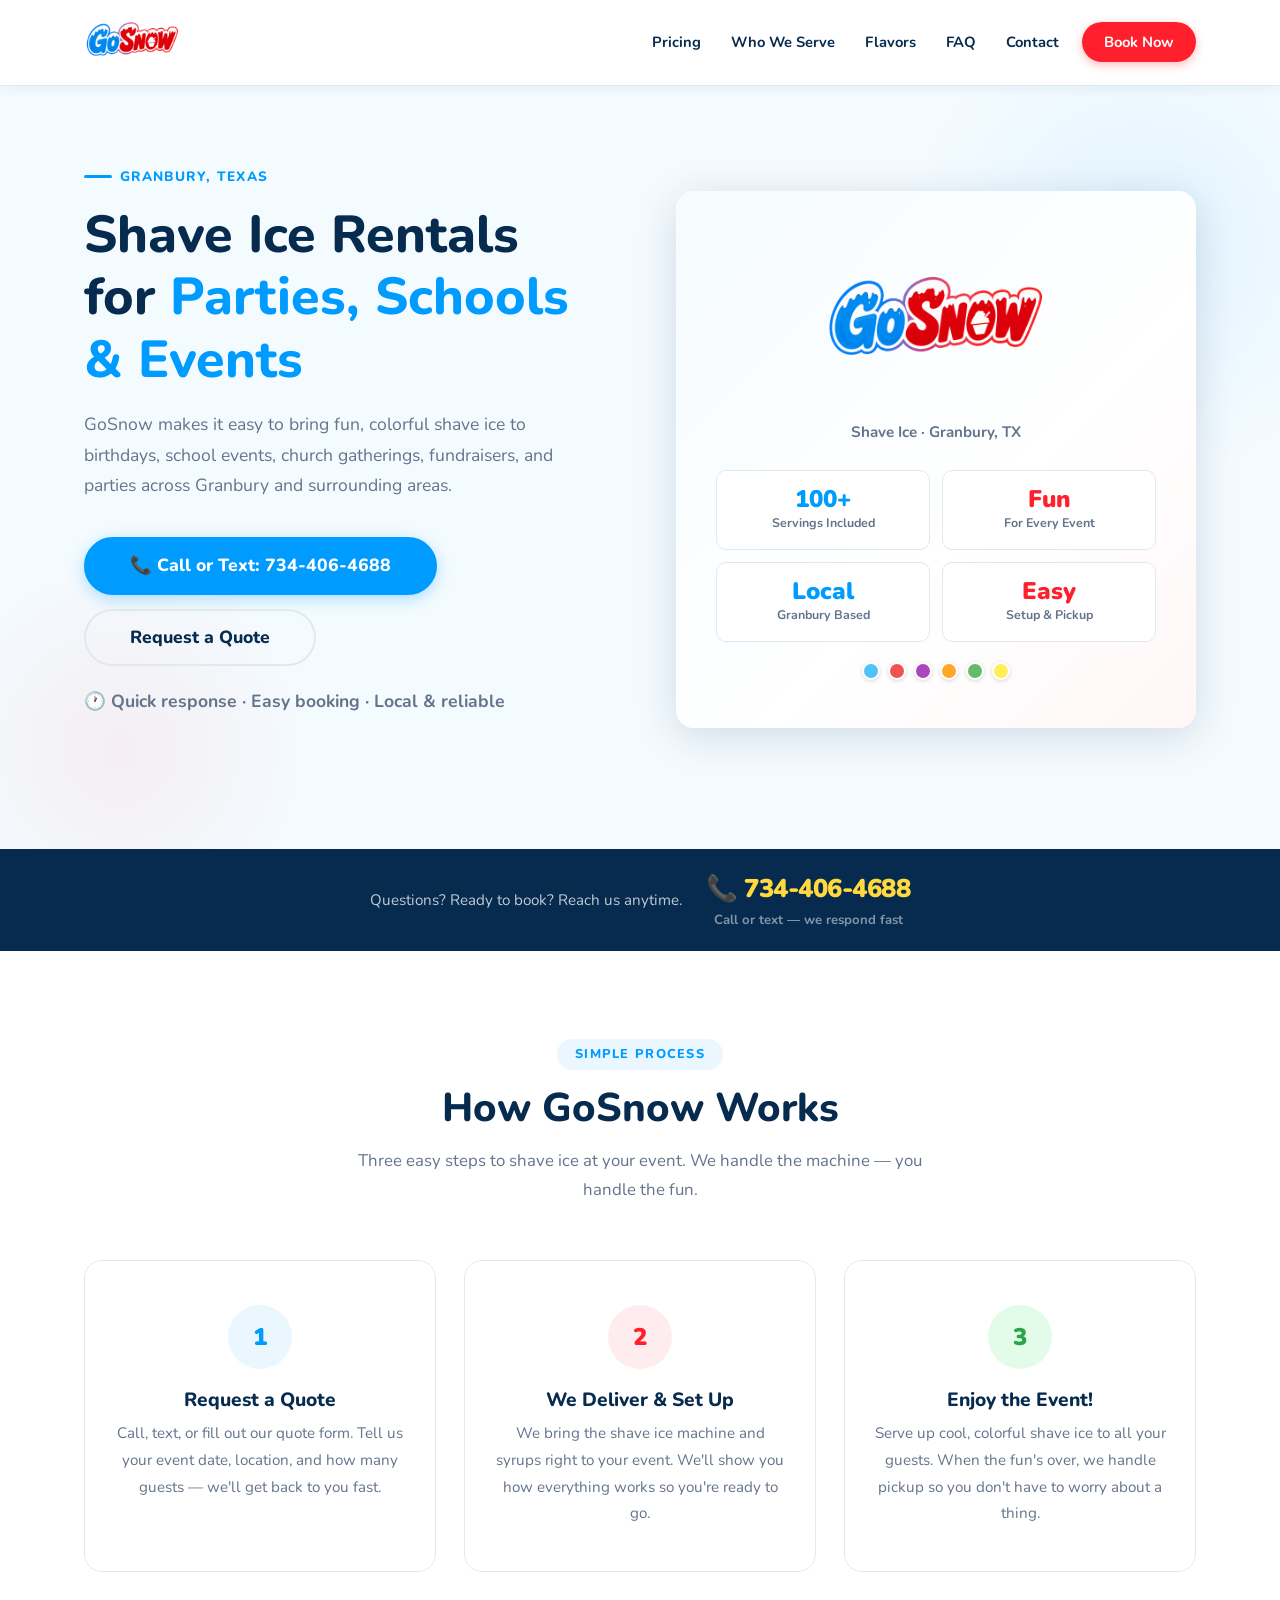
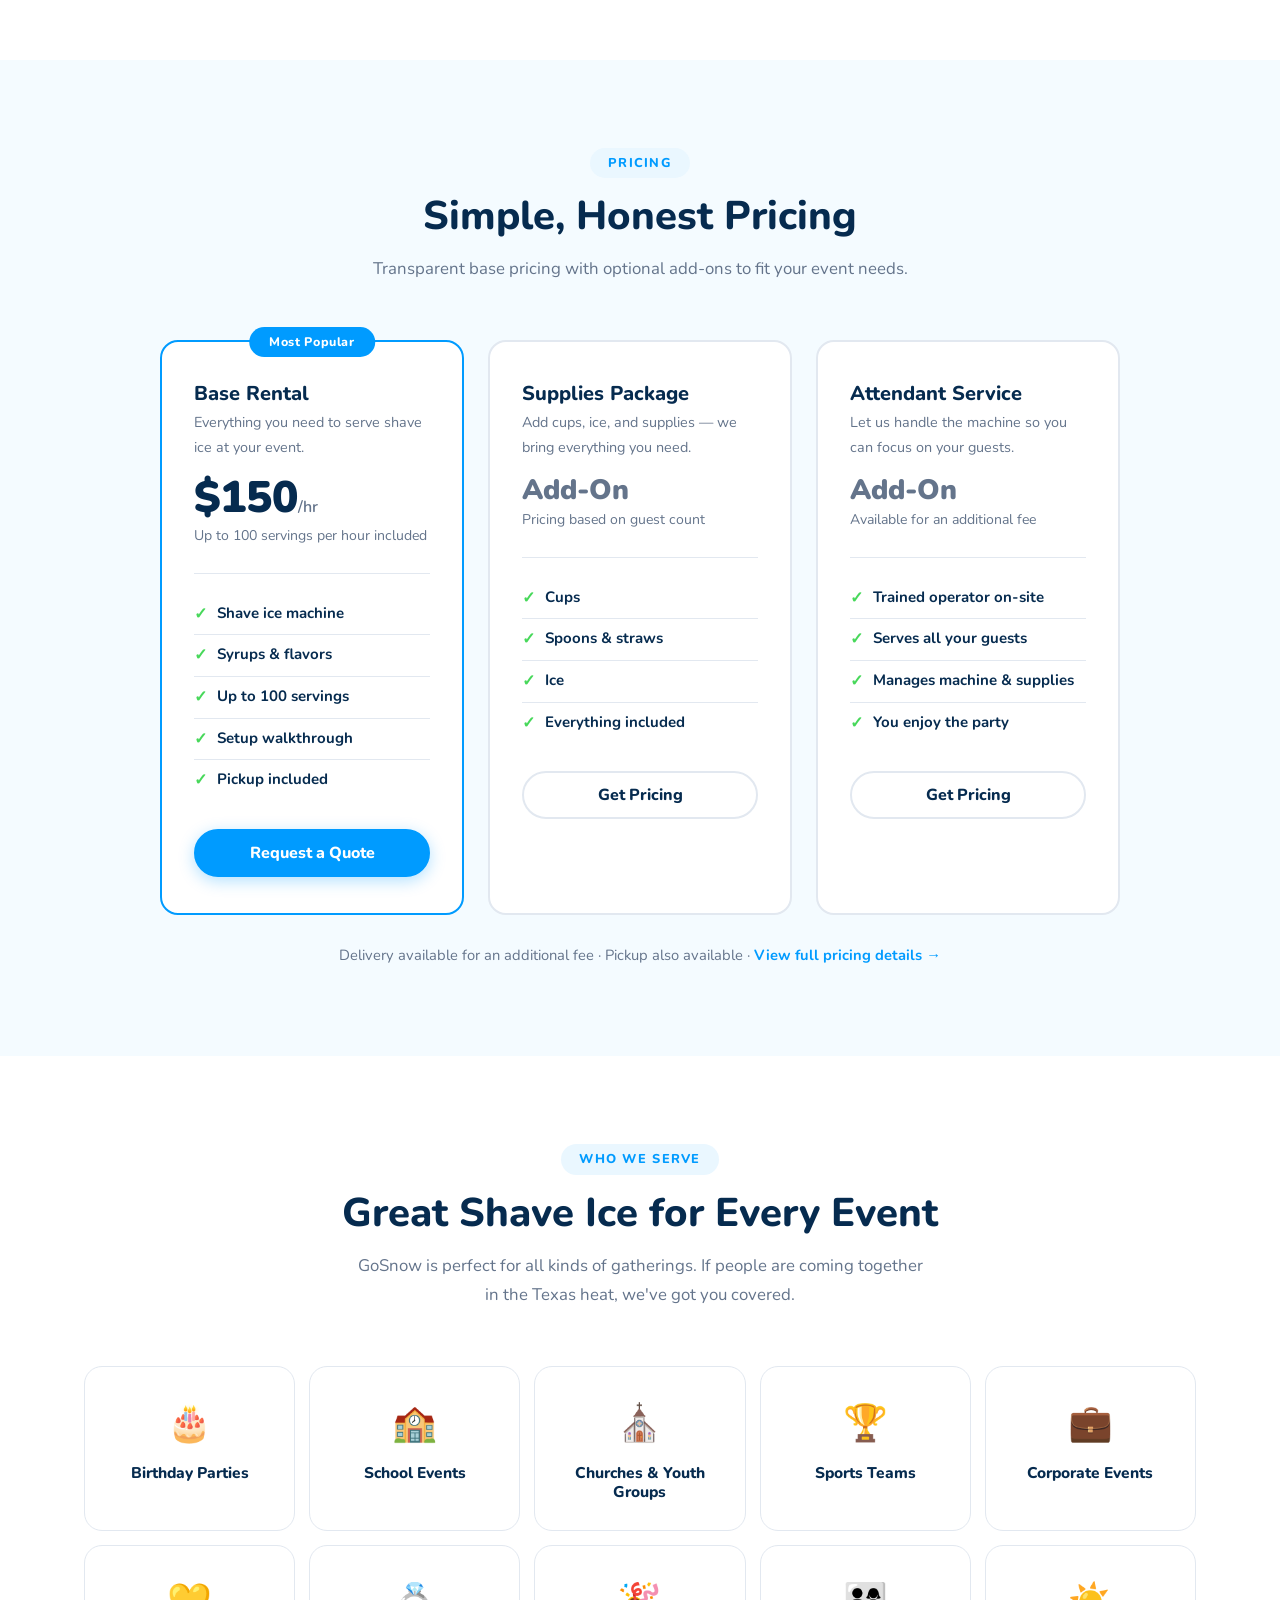
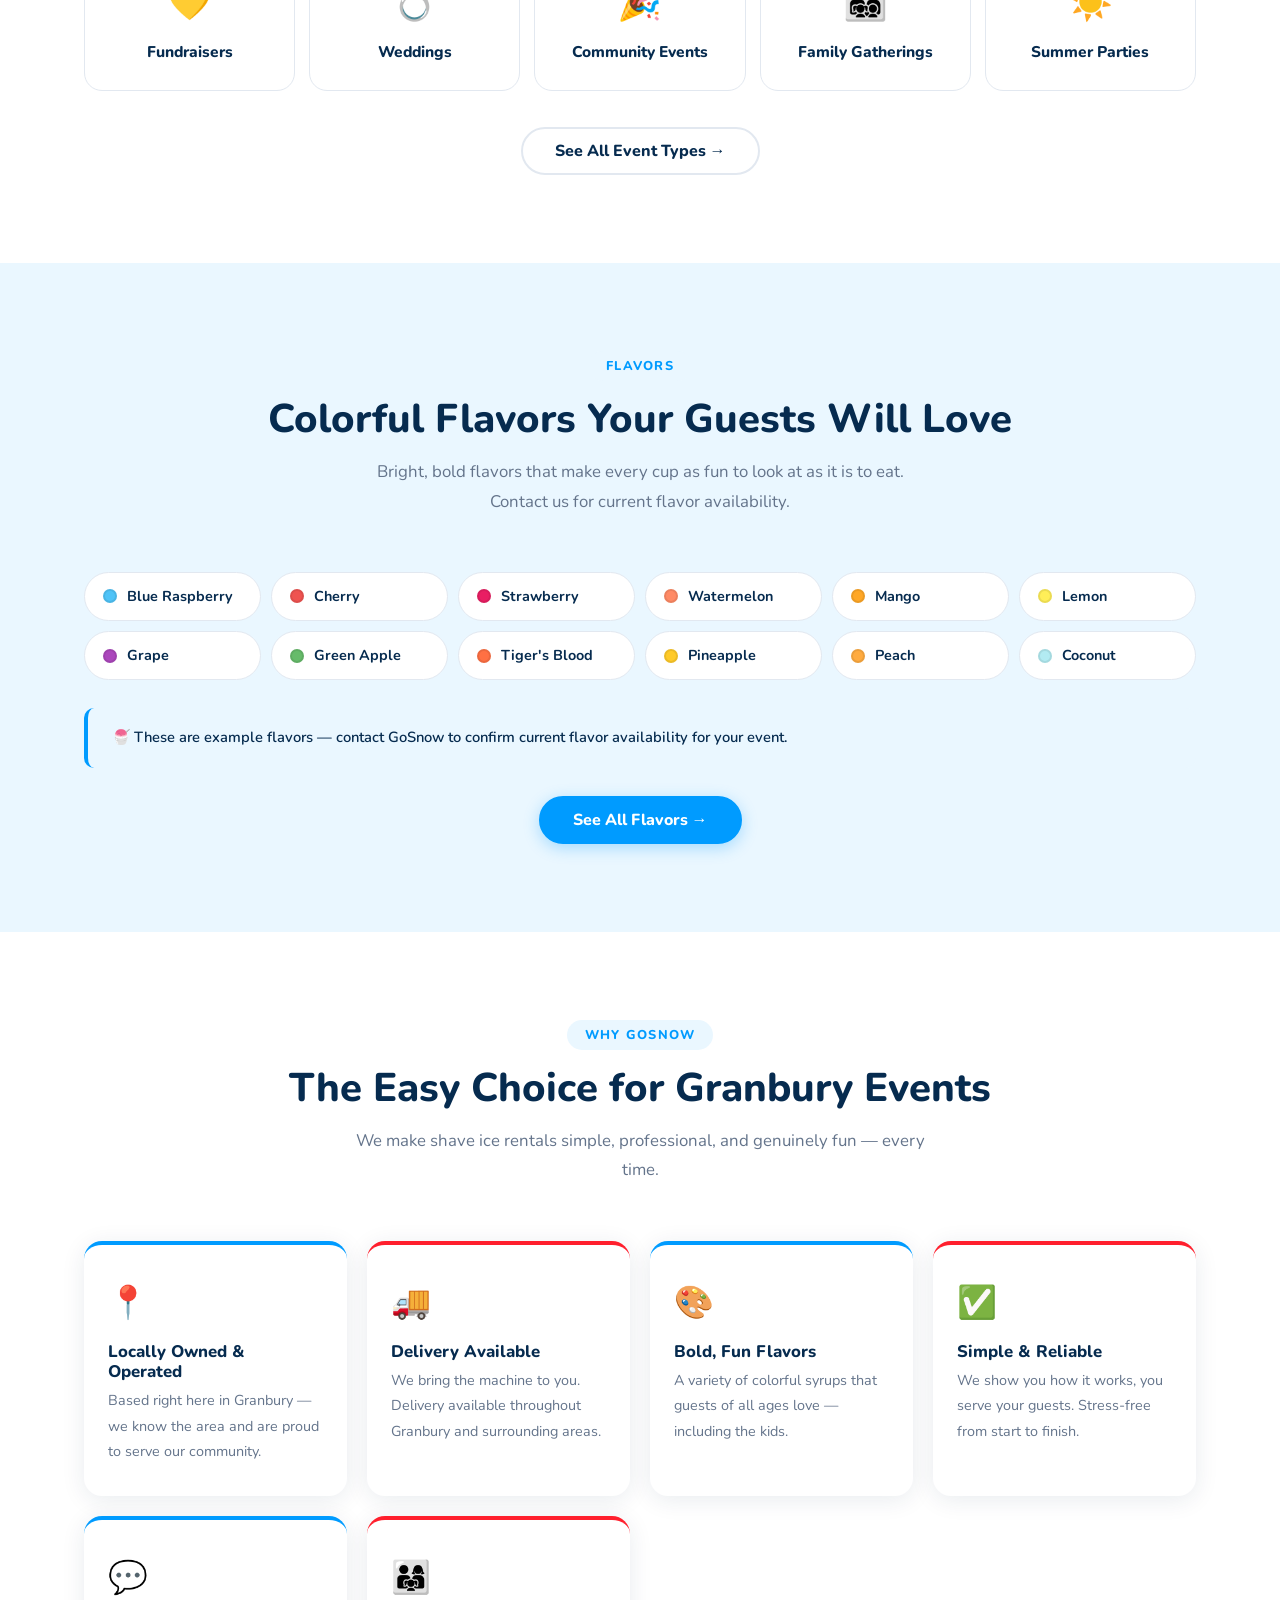
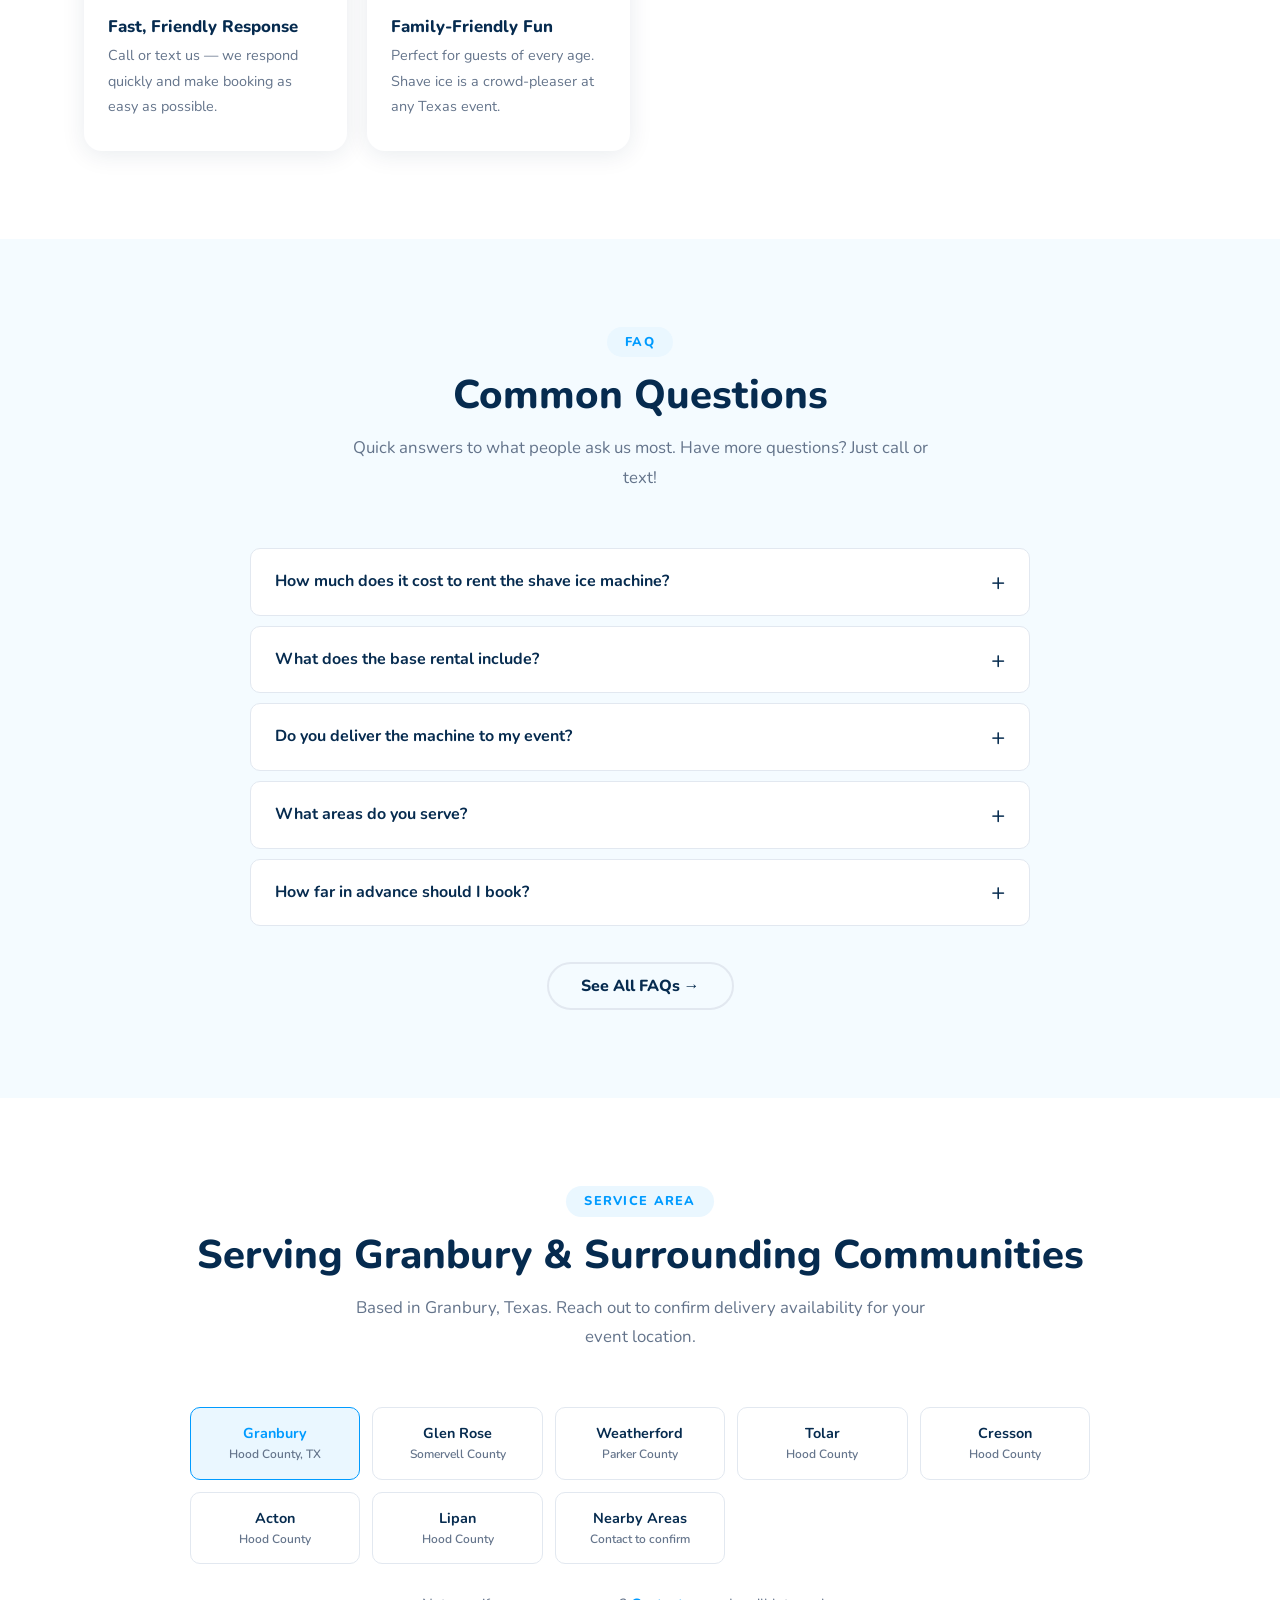
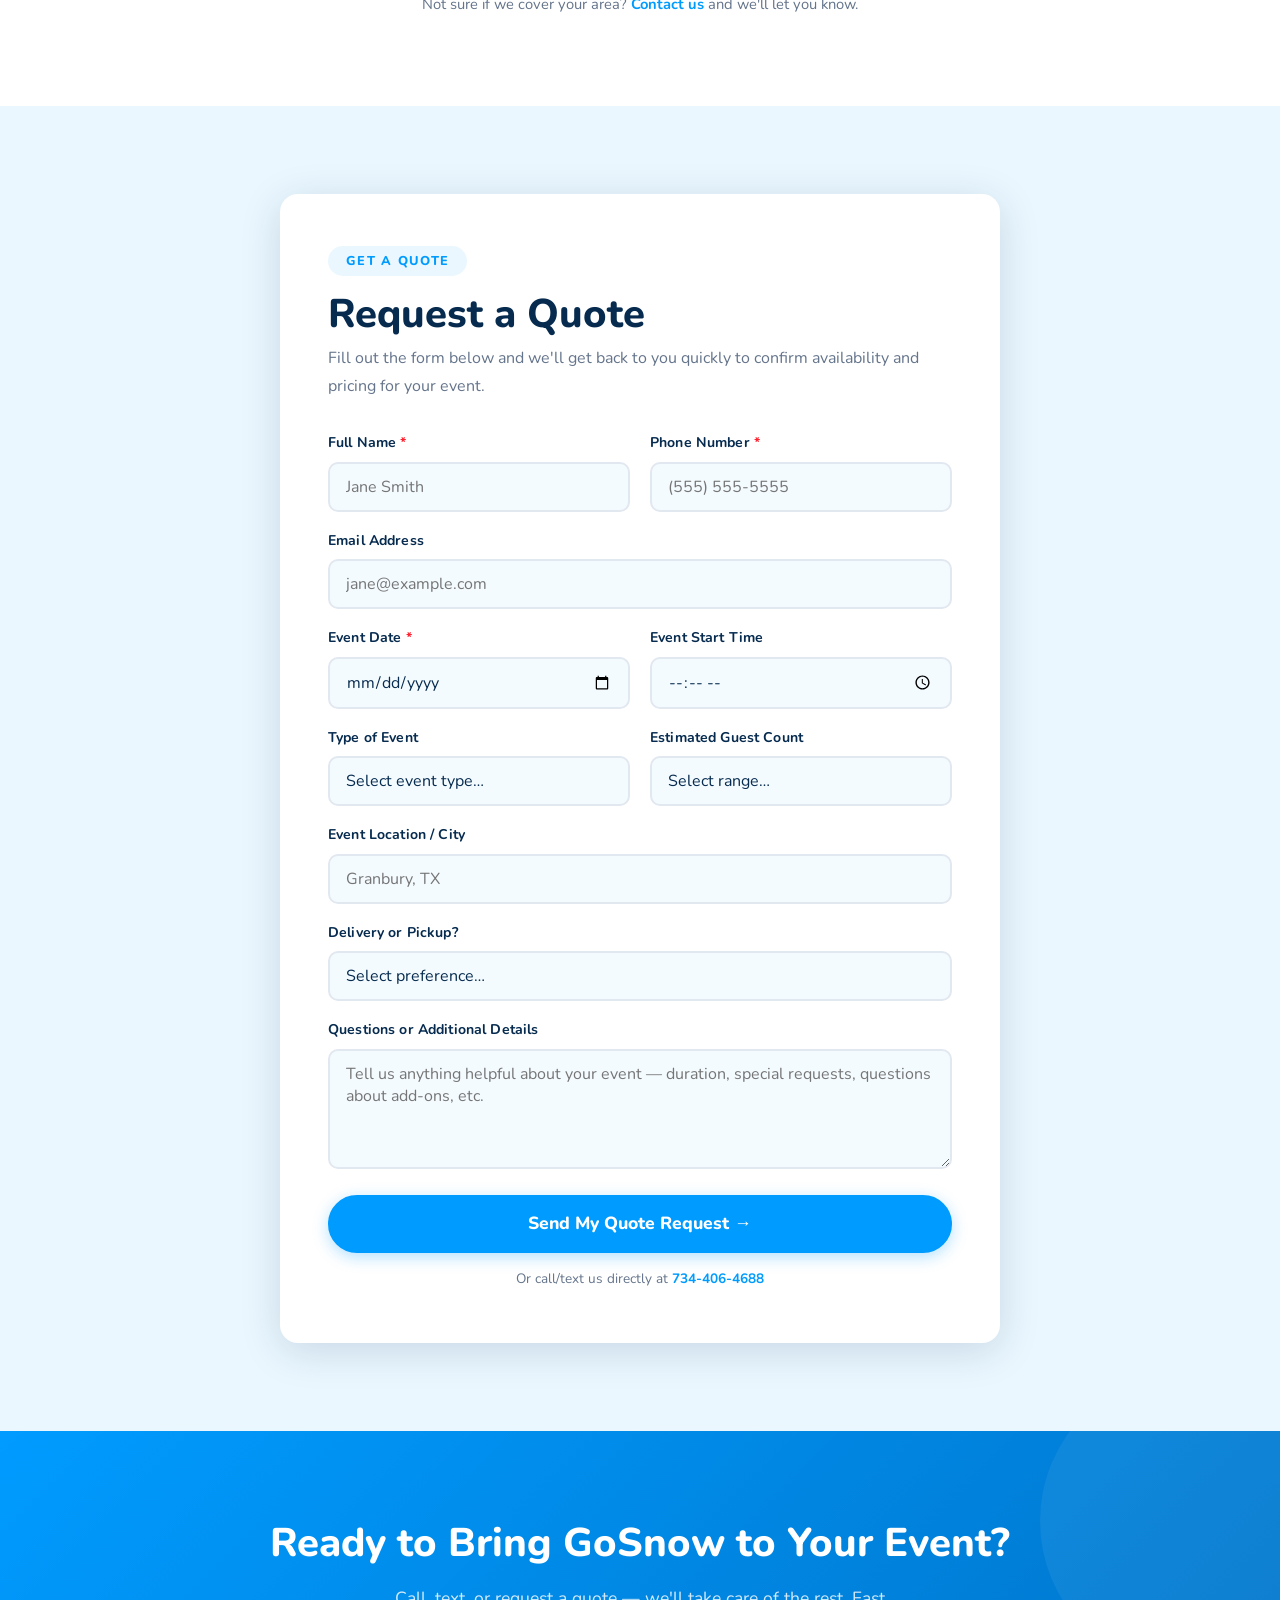
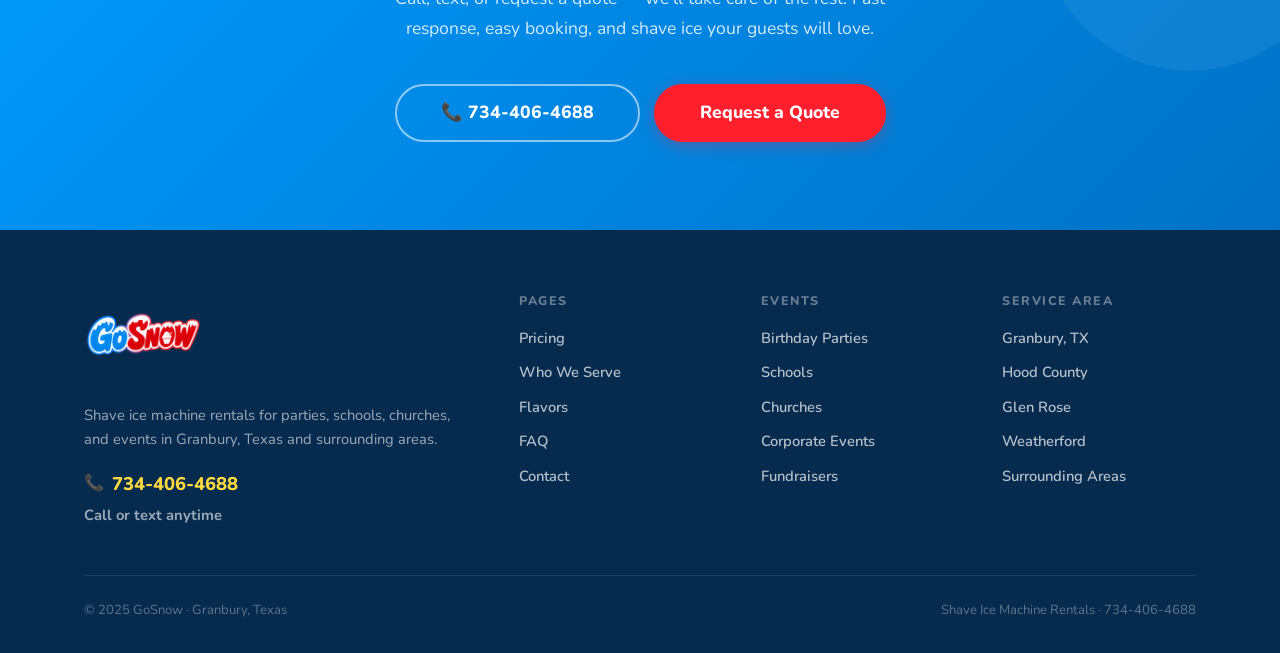
==== commit a37603b5: "Add W3Forms access key" ====
--- a/GoSnow/index.html
+++ b/GoSnow/index.html
@@ -421,13 +421,8 @@
         <h2>Request a Quote</h2>
         <p>Fill out the form below and we'll get back to you quickly to confirm availability and pricing for your event.</p>
 
-        <!-- SETUP: Get your free access key at web3forms.com and replace YOUR_ACCESS_KEY_HERE below -->
-        <div class="setup-notice">
-          ⚠️ <strong>Form Setup Needed:</strong> Get a free access key at <a href="https://web3forms.com" target="_blank" rel="noopener">web3forms.com</a> and replace <code>YOUR_ACCESS_KEY_HERE</code> in this form to activate email notifications.
-        </div>
-
         <form class="quote-form" novalidate>
-          <input type="hidden" name="access_key" value="YOUR_ACCESS_KEY_HERE">
+          <input type="hidden" name="access_key" value="da14fd44-ae51-446a-985c-f9cbe2124d00">
           <input type="hidden" name="subject" value="New GoSnow Quote Request">
           <input type="hidden" name="from_name" value="GoSnow Website">
           <input type="hidden" name="redirect" value="">
